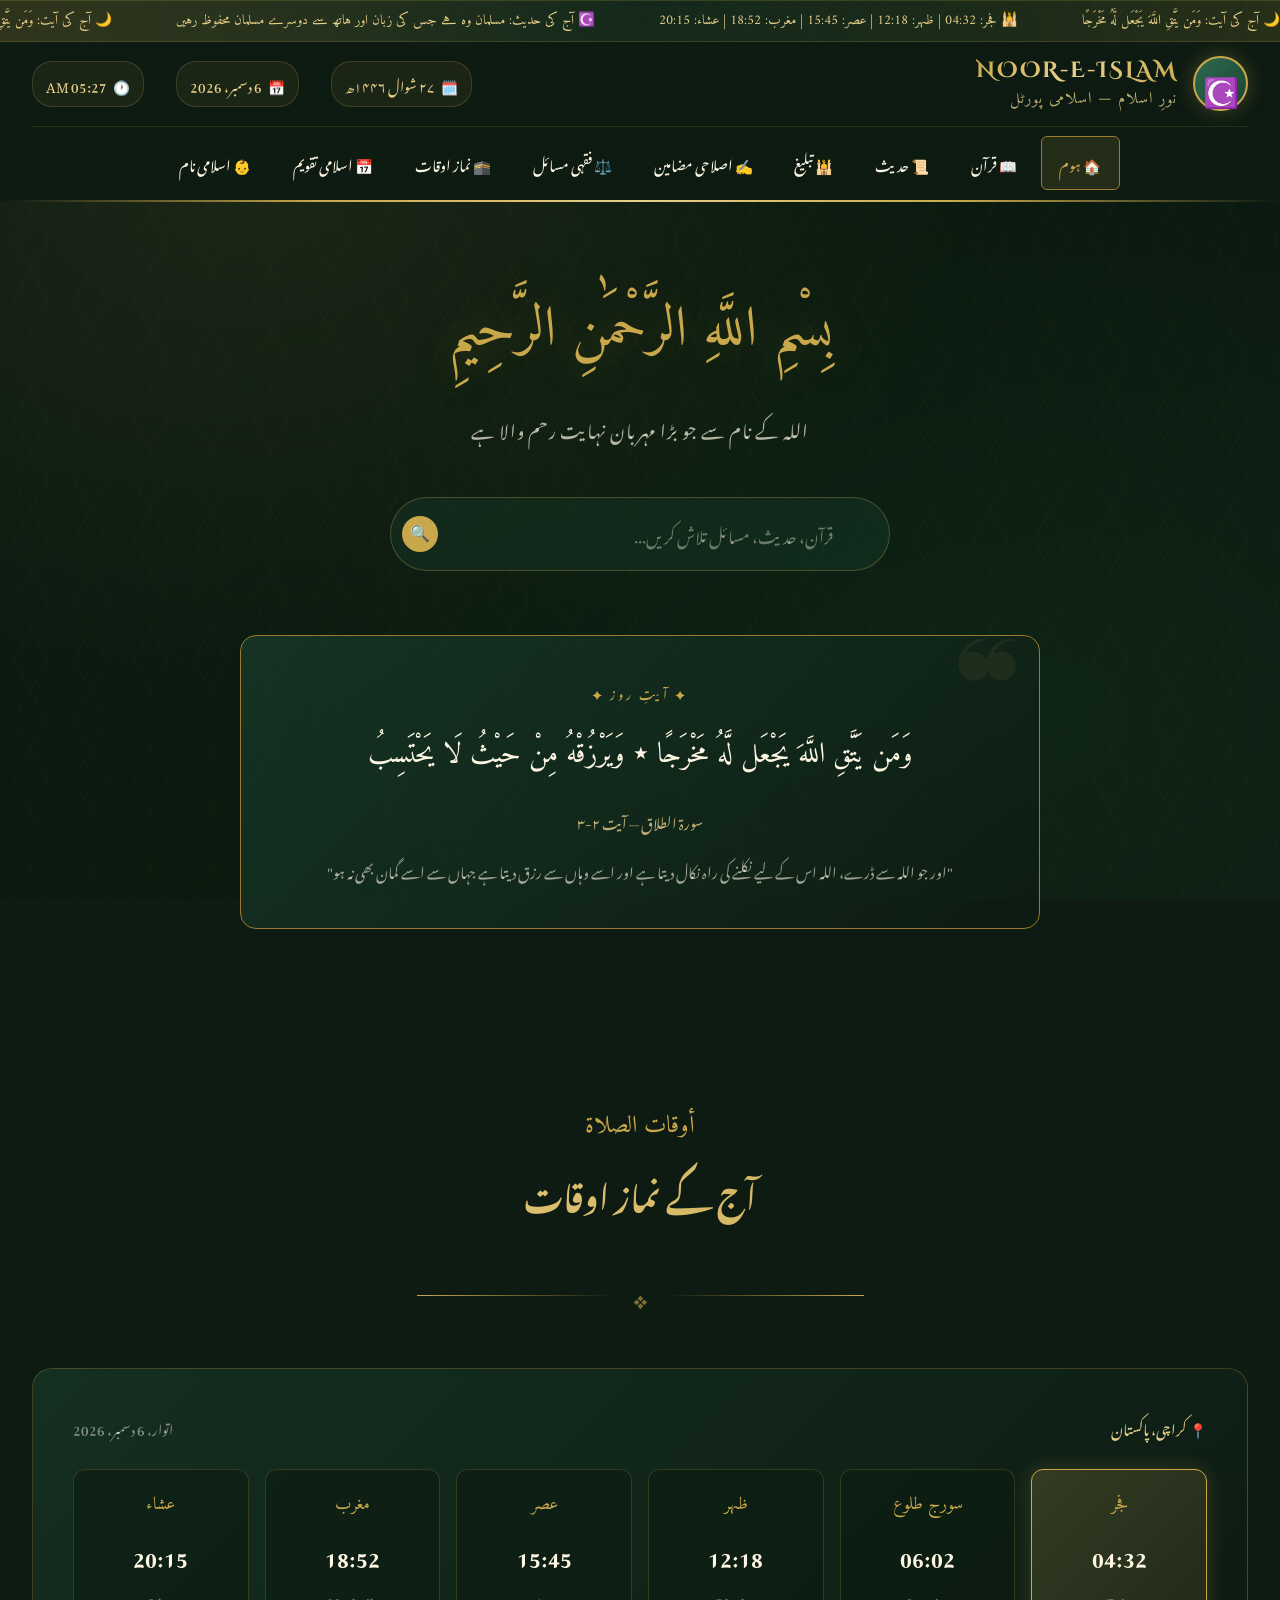
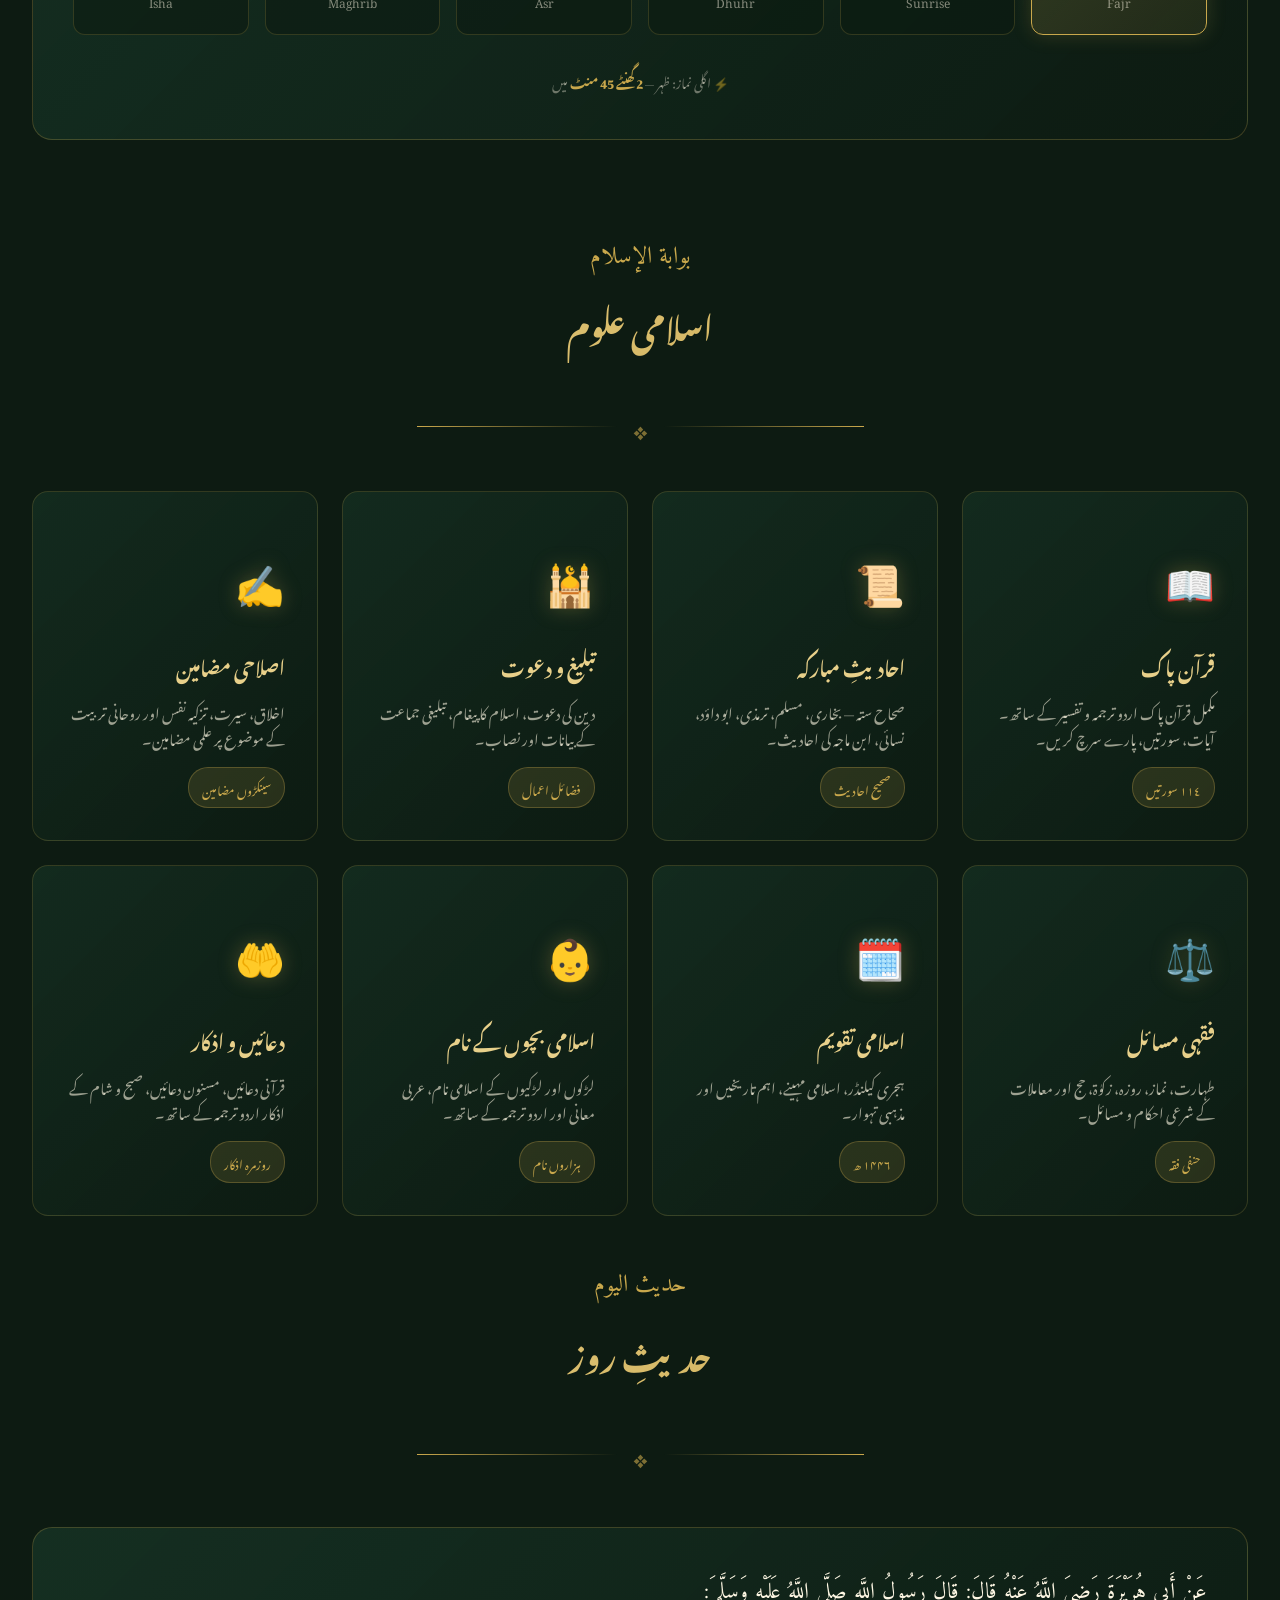
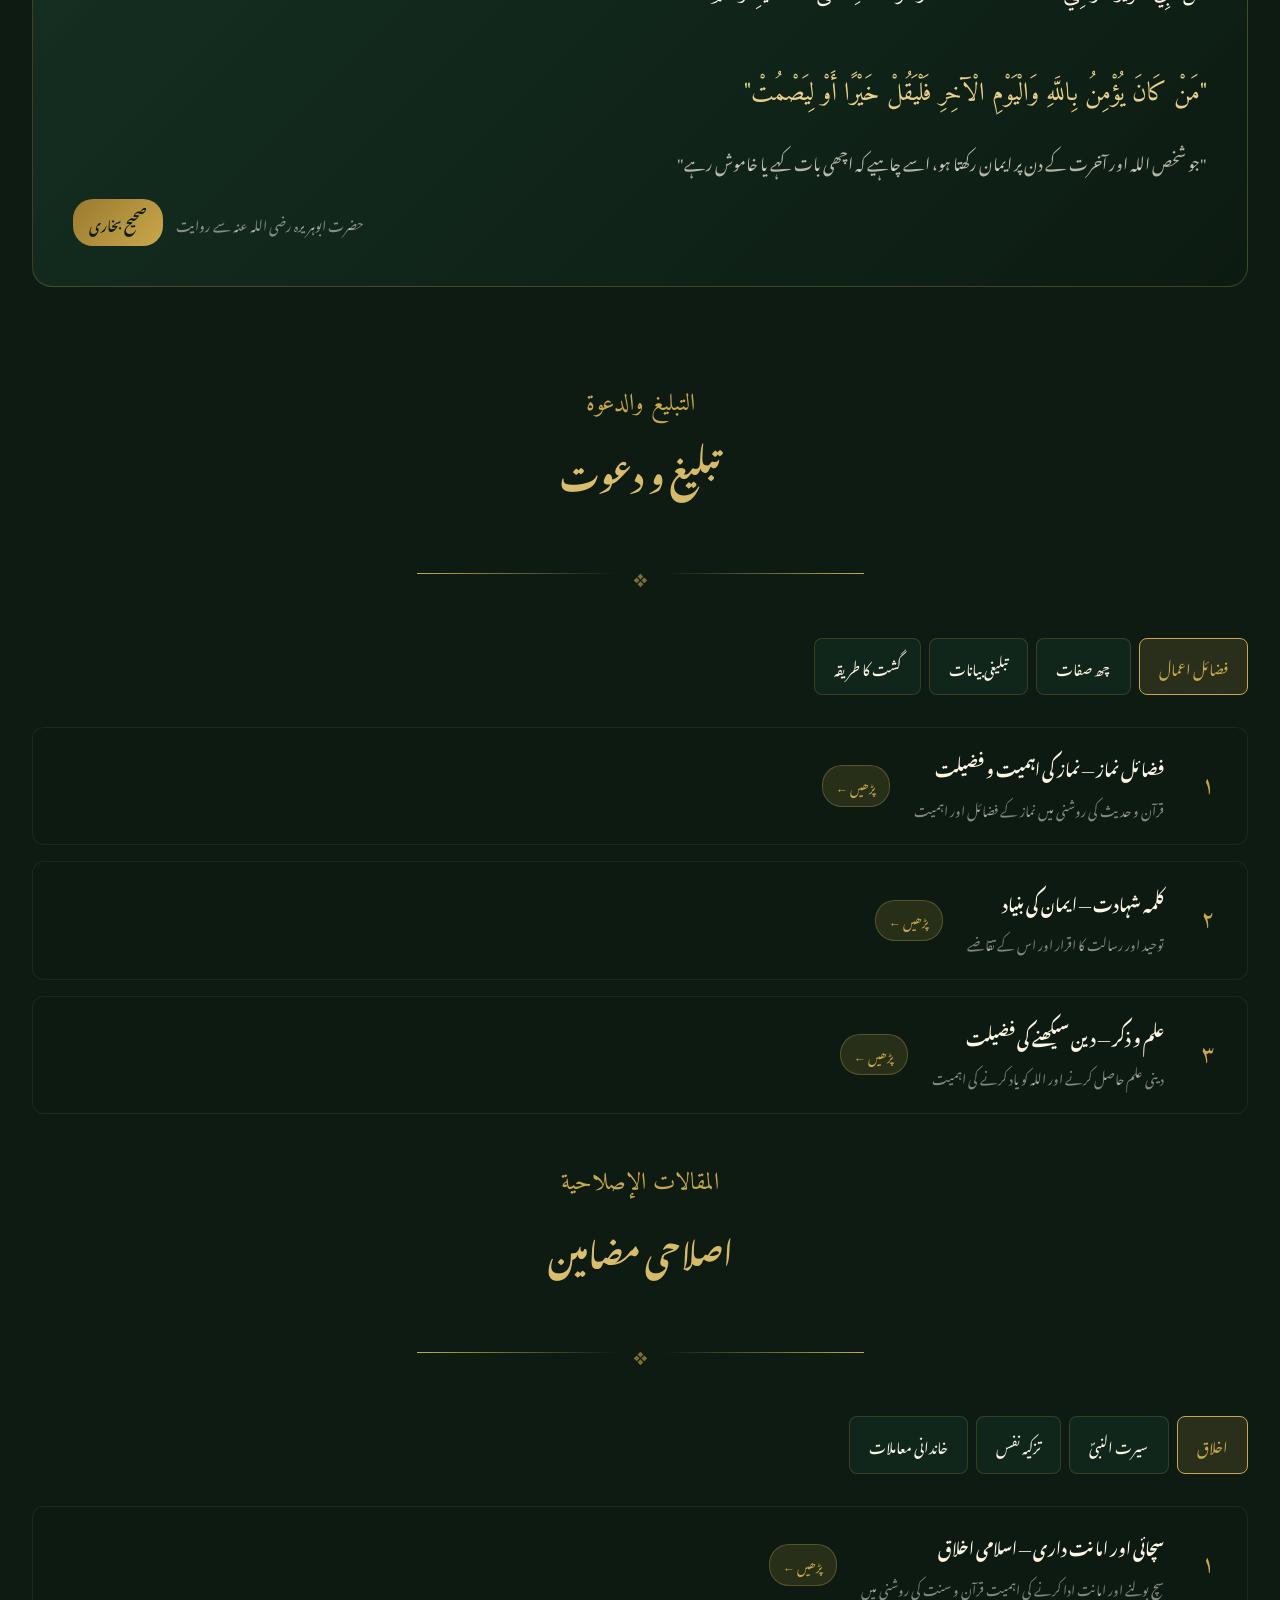
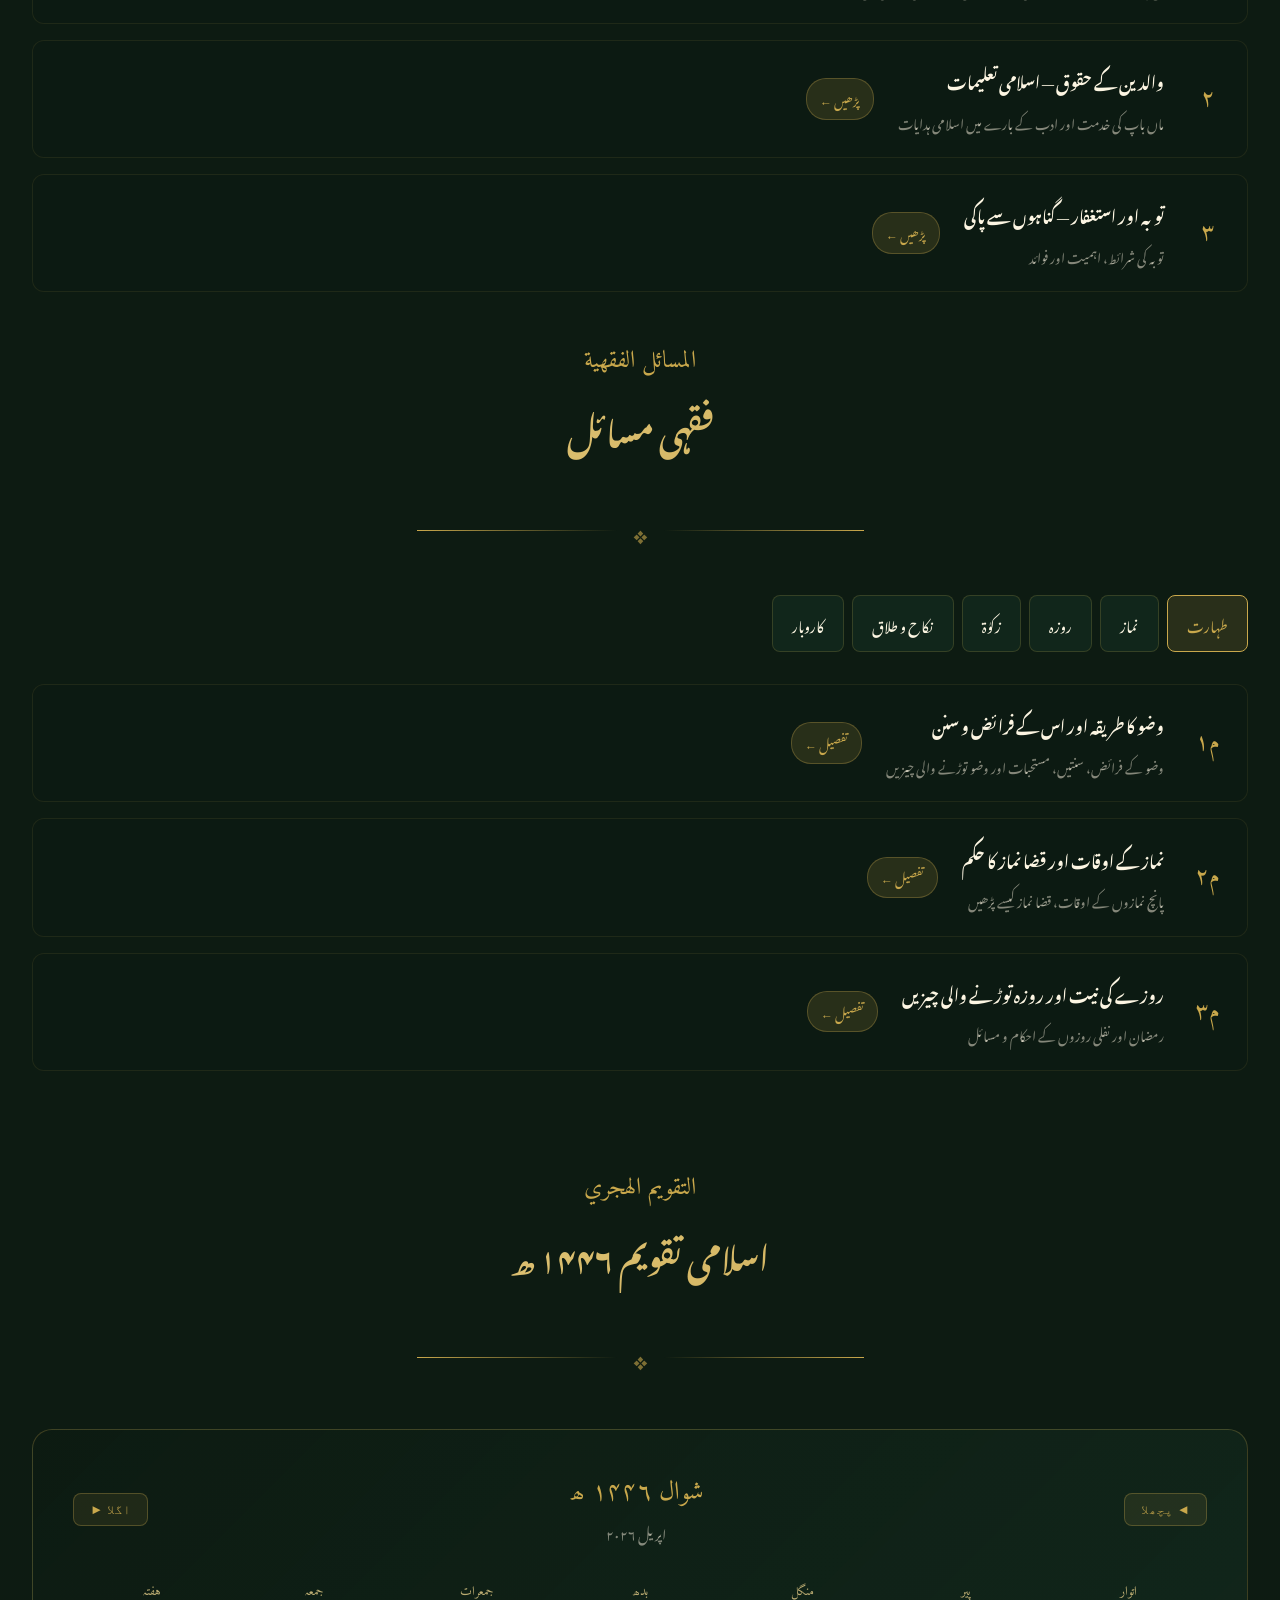
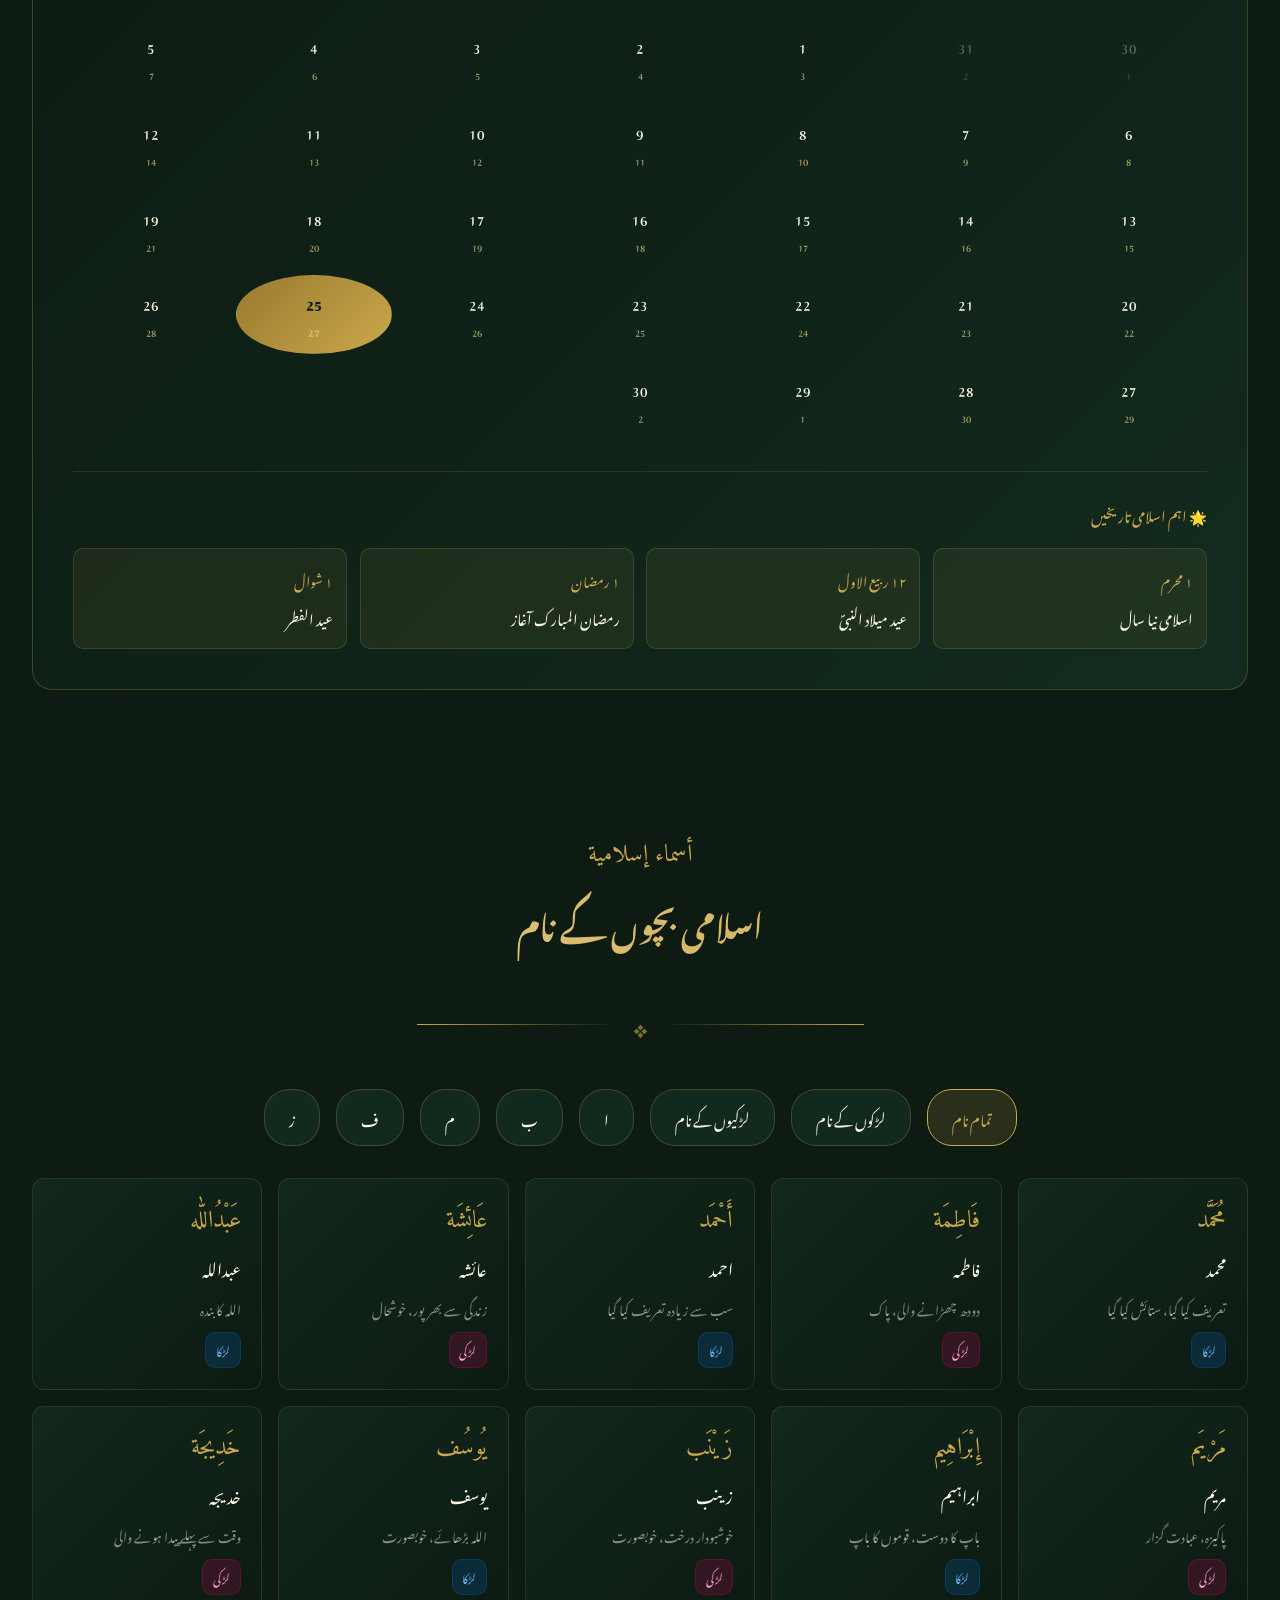
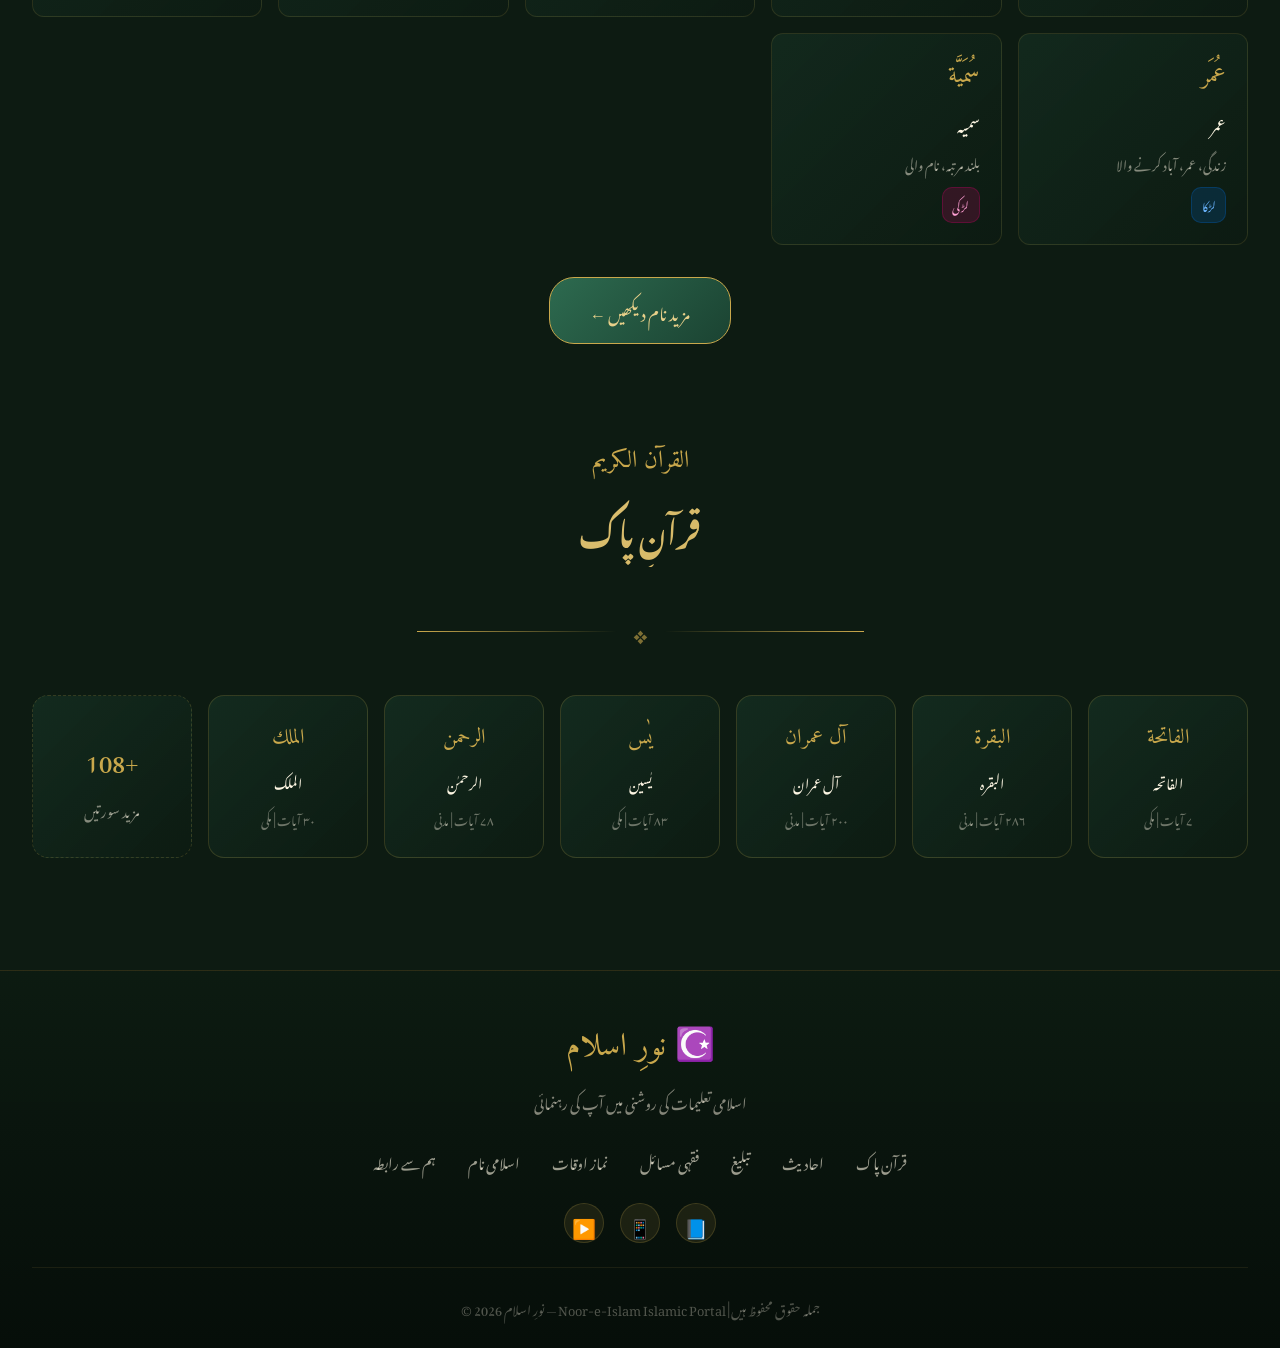
==== index.html @ ba7990bc "Rename islamic-website.html to index.html" ====
<!DOCTYPE html>
<html lang="ur" dir="rtl">
<head>
<meta charset="UTF-8">
<meta name="viewport" content="width=device-width, initial-scale=1.0">
<title>نورِ اسلام - Islamic Portal</title>
<link href="https://fonts.googleapis.com/css2?family=Noto+Nastaliq+Urdu:wght@400;600;700&family=Amiri:ital,wght@0,400;0,700;1,400&family=Cinzel+Decorative:wght@400;700&display=swap" rel="stylesheet">

<style>
  :root {
    --gold: #C9A84C;
    --gold-light: #E8D08A;
    --gold-dark: #9A7A2E;
    --green: #1B4332;
    --green-mid: #2D6A4F;
    --green-light: #40916C;
    --cream: #FDF6E3;
    --dark: #0D1B12;
    --text: #2C1810;
    --white: #FFFEF7;
  }

  * { margin: 0; padding: 0; box-sizing: border-box; }

  body {
    font-family: 'Noto Nastaliq Urdu', 'Amiri', serif;
    background: var(--dark);
    color: var(--cream);
    overflow-x: hidden;
    direction: rtl;
  }

  /* ===== GEOMETRIC BACKGROUND ===== */
  .geo-bg {
    position: fixed; top: 0; left: 0; width: 100%; height: 100%;
    background: 
      radial-gradient(ellipse at 20% 20%, rgba(201,168,76,0.08) 0%, transparent 50%),
      radial-gradient(ellipse at 80% 80%, rgba(29,107,50,0.12) 0%, transparent 50%),
      linear-gradient(135deg, #0D1B12 0%, #0A1A0F 50%, #0D1B12 100%);
    z-index: -2;
  }

  .geo-pattern {
    position: fixed; top: 0; left: 0; width: 100%; height: 100%;
    opacity: 0.04;
    background-image: 
      repeating-linear-gradient(60deg, var(--gold) 0, var(--gold) 1px, transparent 0, transparent 50%),
      repeating-linear-gradient(120deg, var(--gold) 0, var(--gold) 1px, transparent 0, transparent 50%);
    background-size: 60px 60px;
    z-index: -1;
  }

  /* ===== HEADER ===== */
  header {
    background: linear-gradient(180deg, rgba(13,27,18,0.98) 0%, rgba(13,27,18,0.95) 100%);
    border-bottom: 2px solid;
    border-image: linear-gradient(90deg, transparent, var(--gold), var(--gold-light), var(--gold), transparent) 1;
    padding: 0 2rem;
    position: sticky; top: 0; z-index: 1000;
    backdrop-filter: blur(20px);
  }

  .header-top {
    display: flex; align-items: center; justify-content: space-between;
    padding: 0.8rem 0;
    border-bottom: 1px solid rgba(201,168,76,0.15);
  }

  .logo-section {
    display: flex; align-items: center; gap: 1rem;
  }

  .logo-icon {
    width: 55px; height: 55px;
    background: linear-gradient(135deg, var(--green-mid), var(--green));
    border: 2px solid var(--gold);
    border-radius: 50%;
    display: flex; align-items: center; justify-content: center;
    font-size: 1.8rem;
    box-shadow: 0 0 20px rgba(201,168,76,0.3);
    animation: glow 3s ease-in-out infinite;
  }

  @keyframes glow {
    0%, 100% { box-shadow: 0 0 20px rgba(201,168,76,0.3); }
    50% { box-shadow: 0 0 35px rgba(201,168,76,0.6); }
  }

  .logo-text h1 {
    font-family: 'Cinzel Decorative', serif;
    font-size: 1.4rem;
    background: linear-gradient(135deg, var(--gold), var(--gold-light), var(--gold));
    -webkit-background-clip: text; -webkit-text-fill-color: transparent;
    letter-spacing: 2px;
    direction: ltr;
  }

  .logo-text p {
    font-family: 'Amiri', serif;
    font-size: 1rem; color: var(--gold-light); opacity: 0.8;
    letter-spacing: 1px;
  }

  .header-info {
    display: flex; gap: 2rem; align-items: center;
    font-size: 0.85rem; color: var(--gold-light);
  }

  .info-item {
    display: flex; align-items: center; gap: 0.4rem;
    background: rgba(201,168,76,0.08);
    padding: 0.3rem 0.8rem; border-radius: 20px;
    border: 1px solid rgba(201,168,76,0.2);
  }

  /* ===== NAV ===== */
  nav {
    display: flex; justify-content: center; gap: 0.3rem;
    padding: 0.6rem 0; flex-wrap: wrap;
  }

  nav a {
    color: var(--cream); text-decoration: none;
    padding: 0.5rem 1.1rem; border-radius: 6px;
    font-size: 0.9rem; font-family: 'Noto Nastaliq Urdu', serif;
    transition: all 0.3s ease;
    border: 1px solid transparent;
    position: relative; overflow: hidden;
  }

  nav a::before {
    content: ''; position: absolute; inset: 0;
    background: linear-gradient(135deg, rgba(201,168,76,0.15), rgba(201,168,76,0.05));
    opacity: 0; transition: opacity 0.3s;
  }

  nav a:hover { 
    color: var(--gold); border-color: rgba(201,168,76,0.4);
  }
  nav a:hover::before { opacity: 1; }
  nav a.active { color: var(--gold); background: rgba(201,168,76,0.12); border-color: var(--gold-dark); }

  /* ===== HERO ===== */
  .hero {
    text-align: center; padding: 5rem 2rem 4rem;
    position: relative;
  }

  .bismillah {
    font-family: 'Amiri', serif;
    font-size: clamp(2rem, 5vw, 3.5rem);
    color: var(--gold);
    text-shadow: 0 0 40px rgba(201,168,76,0.4);
    margin-bottom: 1.5rem;
    animation: fadeDown 1s ease;
  }

  @keyframes fadeDown {
    from { opacity: 0; transform: translateY(-20px); }
    to { opacity: 1; transform: translateY(0); }
  }

  .hero-tagline {
    font-size: 1.1rem; color: rgba(253,246,227,0.7);
    margin-bottom: 3rem; letter-spacing: 1px;
    animation: fadeDown 1.2s ease;
  }

  /* ===== AYAT OF DAY ===== */
  .ayat-banner {
    max-width: 800px; margin: 0 auto 4rem;
    background: linear-gradient(135deg, rgba(29,67,50,0.6), rgba(13,27,18,0.8));
    border: 1px solid var(--gold-dark);
    border-radius: 16px; padding: 2.5rem;
    position: relative; overflow: hidden;
    animation: fadeDown 1.4s ease;
  }

  .ayat-banner::before {
    content: '❝'; position: absolute; top: -10px; right: 20px;
    font-size: 6rem; color: rgba(201,168,76,0.08);
    font-family: serif; line-height: 1;
  }

  .ayat-label {
    font-size: 0.8rem; color: var(--gold);
    text-transform: uppercase; letter-spacing: 3px;
    margin-bottom: 1rem; direction: ltr; text-align: center;
  }

  .ayat-text {
    font-family: 'Amiri', serif;
    font-size: clamp(1.3rem, 3vw, 1.8rem);
    line-height: 2.2; color: var(--cream);
    text-align: center; margin-bottom: 1rem;
  }

  .ayat-ref {
    text-align: center; color: var(--gold-light);
    font-size: 0.9rem; opacity: 0.8;
  }

  /* ===== SECTION HEADERS ===== */
  .section-title {
    text-align: center; margin-bottom: 2.5rem;
  }

  .section-title .ar {
    font-family: 'Amiri', serif;
    font-size: 1.5rem; color: var(--gold);
    display: block; margin-bottom: 0.3rem;
  }

  .section-title h2 {
    font-size: clamp(1.4rem, 3vw, 2rem);
    background: linear-gradient(135deg, var(--gold-light), var(--gold));
    -webkit-background-clip: text; -webkit-text-fill-color: transparent;
  }

  .divider {
    display: flex; align-items: center; justify-content: center;
    gap: 1rem; margin-bottom: 2.5rem;
  }

  .divider::before, .divider::after {
    content: ''; flex: 1; max-width: 200px;
    height: 1px; background: linear-gradient(90deg, transparent, var(--gold));
  }

  .divider::after { background: linear-gradient(90deg, var(--gold), transparent); }
  .divider span { color: var(--gold); font-size: 1.2rem; }

  /* ===== MAIN GRID ===== */
  .main-section { padding: 3rem 2rem; max-width: 1400px; margin: 0 auto; }

  .cards-grid {
    display: grid;
    grid-template-columns: repeat(auto-fit, minmax(280px, 1fr));
    gap: 1.5rem;
  }

  .card {
    background: linear-gradient(135deg, rgba(29,67,50,0.4), rgba(13,27,18,0.6));
    border: 1px solid rgba(201,168,76,0.2);
    border-radius: 16px; padding: 2rem;
    cursor: pointer; transition: all 0.4s ease;
    position: relative; overflow: hidden;
  }

  .card::before {
    content: ''; position: absolute; top: 0; right: 0;
    width: 100%; height: 3px;
    background: linear-gradient(90deg, transparent, var(--gold), transparent);
    opacity: 0; transition: opacity 0.4s;
  }

  .card:hover {
    transform: translateY(-6px);
    border-color: var(--gold-dark);
    box-shadow: 0 20px 50px rgba(0,0,0,0.4), 0 0 30px rgba(201,168,76,0.1);
  }

  .card:hover::before { opacity: 1; }

  .card-icon {
    font-size: 2.5rem; margin-bottom: 1rem; display: block;
    filter: drop-shadow(0 0 10px rgba(201,168,76,0.3));
  }

  .card h3 {
    font-size: 1.2rem; color: var(--gold-light);
    margin-bottom: 0.7rem;
  }

  .card p { 
    font-size: 0.9rem; color: rgba(253,246,227,0.6); 
    line-height: 1.8;
  }

  .card-badge {
    display: inline-block; margin-top: 1rem;
    background: rgba(201,168,76,0.15);
    color: var(--gold); font-size: 0.75rem;
    padding: 0.3rem 0.8rem; border-radius: 20px;
    border: 1px solid rgba(201,168,76,0.3);
  }

  /* ===== NAMAZ TIMING ===== */
  .namaz-section {
    background: linear-gradient(135deg, rgba(29,67,50,0.5), rgba(13,27,18,0.7));
    border: 1px solid rgba(201,168,76,0.25);
    border-radius: 20px; padding: 2.5rem; margin: 3rem 0;
  }

  .namaz-grid {
    display: grid; grid-template-columns: repeat(auto-fit, minmax(130px, 1fr));
    gap: 1rem; margin-top: 1.5rem;
  }

  .namaz-item {
    text-align: center;
    background: rgba(13,27,18,0.6);
    border: 1px solid rgba(201,168,76,0.2);
    border-radius: 12px; padding: 1.2rem 0.8rem;
    transition: all 0.3s;
  }

  .namaz-item:hover {
    background: rgba(201,168,76,0.1);
    border-color: var(--gold);
    transform: scale(1.05);
  }

  .namaz-item.active-prayer {
    background: linear-gradient(135deg, rgba(201,168,76,0.2), rgba(201,168,76,0.1));
    border-color: var(--gold);
    box-shadow: 0 0 20px rgba(201,168,76,0.2);
  }

  .namaz-name { 
    font-family: 'Amiri', serif;
    font-size: 1.1rem; color: var(--gold); margin-bottom: 0.5rem;
  }

  .namaz-time { font-size: 1.3rem; color: var(--cream); font-weight: 600; direction: ltr; }
  .namaz-label { font-size: 0.75rem; color: rgba(253,246,227,0.5); margin-top: 0.3rem; }

  /* ===== ISLAMIC CALENDAR ===== */
  .calendar-section {
    background: linear-gradient(135deg, rgba(13,27,18,0.8), rgba(29,67,50,0.4));
    border: 1px solid rgba(201,168,76,0.25);
    border-radius: 20px; padding: 2.5rem; margin: 3rem 0;
  }

  .cal-header {
    display: flex; justify-content: space-between; align-items: center;
    margin-bottom: 1.5rem;
  }

  .cal-month {
    font-family: 'Amiri', serif;
    font-size: 1.6rem; color: var(--gold);
  }

  .cal-grid {
    display: grid; grid-template-columns: repeat(7, 1fr); gap: 0.4rem;
  }

  .cal-day-name {
    text-align: center; color: var(--gold-light);
    font-size: 0.8rem; padding: 0.5rem; opacity: 0.8;
    font-family: 'Amiri', serif;
  }

  .cal-day {
    text-align: center; padding: 0.6rem 0.3rem;
    border-radius: 8px; font-size: 0.85rem;
    cursor: pointer; transition: all 0.2s;
    border: 1px solid transparent;
    position: relative;
  }

  .cal-day:hover { background: rgba(201,168,76,0.1); border-color: rgba(201,168,76,0.3); }
  .cal-day.today {
    background: linear-gradient(135deg, var(--gold-dark), var(--gold));
    color: var(--dark); font-weight: 700; border-radius: 50%;
  }

  .cal-day.prev-month { opacity: 0.3; }

  .hijri-date {
    font-size: 0.6rem; color: var(--gold-light); opacity: 0.7;
    display: block; direction: ltr;
  }

  /* ===== BABY NAMES ===== */
  .names-section { margin: 3rem 0; }

  .names-filter {
    display: flex; gap: 1rem; margin-bottom: 2rem;
    flex-wrap: wrap; justify-content: center;
  }

  .filter-btn {
    background: rgba(29,67,50,0.4);
    border: 1px solid rgba(201,168,76,0.25);
    color: var(--cream); padding: 0.6rem 1.5rem;
    border-radius: 25px; cursor: pointer;
    font-family: 'Noto Nastaliq Urdu', serif;
    font-size: 0.9rem; transition: all 0.3s;
  }

  .filter-btn:hover, .filter-btn.active {
    background: rgba(201,168,76,0.15); border-color: var(--gold); color: var(--gold);
  }

  .names-grid {
    display: grid; grid-template-columns: repeat(auto-fill, minmax(200px, 1fr));
    gap: 1rem;
  }

  .name-card {
    background: linear-gradient(135deg, rgba(29,67,50,0.35), rgba(13,27,18,0.5));
    border: 1px solid rgba(201,168,76,0.15);
    border-radius: 12px; padding: 1.3rem;
    transition: all 0.3s; cursor: pointer;
  }

  .name-card:hover {
    border-color: var(--gold); transform: translateY(-3px);
    box-shadow: 0 10px 30px rgba(0,0,0,0.3);
  }

  .name-arabic {
    font-family: 'Amiri', serif;
    font-size: 1.5rem; color: var(--gold); margin-bottom: 0.3rem;
  }

  .name-urdu { font-size: 1rem; color: var(--cream); margin-bottom: 0.3rem; }
  .name-meaning { font-size: 0.8rem; color: rgba(253,246,227,0.5); }
  .name-gender {
    display: inline-block; font-size: 0.7rem; margin-top: 0.5rem;
    padding: 0.2rem 0.6rem; border-radius: 10px;
  }
  .male { background: rgba(0,100,200,0.2); color: #6BB5FF; border: 1px solid rgba(0,100,200,0.3); }
  .female { background: rgba(200,0,100,0.2); color: #FF9FD3; border: 1px solid rgba(200,0,100,0.3); }

  /* ===== HADEES ===== */
  .hadees-card {
    background: linear-gradient(135deg, rgba(29,67,50,0.5), rgba(13,27,18,0.7));
    border: 1px solid rgba(201,168,76,0.25);
    border-radius: 20px; padding: 2.5rem; margin: 3rem 0;
    position: relative;
  }

  .hadees-text {
    font-family: 'Amiri', serif;
    font-size: clamp(1.1rem, 2.5vw, 1.4rem);
    line-height: 2.2; color: var(--cream);
    margin-bottom: 1.5rem; text-align: right;
  }

  .hadees-source {
    display: flex; align-items: center; gap: 0.8rem;
    justify-content: flex-end;
  }

  .source-badge {
    background: linear-gradient(135deg, var(--gold-dark), var(--gold));
    color: var(--dark); padding: 0.4rem 1rem;
    border-radius: 20px; font-size: 0.85rem; font-weight: 600;
  }

  /* ===== CONTENT SECTIONS ===== */
  .content-tabs {
    display: flex; gap: 0.5rem; margin-bottom: 2rem; flex-wrap: wrap;
  }

  .tab-btn {
    background: rgba(29,67,50,0.3);
    border: 1px solid rgba(201,168,76,0.2);
    color: var(--cream); padding: 0.6rem 1.2rem;
    border-radius: 8px; cursor: pointer;
    font-family: 'Noto Nastaliq Urdu', serif;
    font-size: 0.9rem; transition: all 0.3s;
  }

  .tab-btn.active, .tab-btn:hover {
    background: rgba(201,168,76,0.15); border-color: var(--gold); color: var(--gold);
  }

  .article-list { display: flex; flex-direction: column; gap: 1rem; }

  .article-item {
    display: flex; gap: 1.5rem; align-items: center;
    background: rgba(13,27,18,0.5);
    border: 1px solid rgba(201,168,76,0.1);
    border-radius: 12px; padding: 1.2rem;
    cursor: pointer; transition: all 0.3s;
  }

  .article-item:hover { border-color: rgba(201,168,76,0.4); background: rgba(29,67,50,0.4); }

  .article-num {
    font-family: 'Amiri', serif;
    font-size: 1.5rem; color: var(--gold); min-width: 40px; text-align: center;
  }

  .article-info h4 { color: var(--cream); font-size: 1rem; margin-bottom: 0.3rem; }
  .article-info p { font-size: 0.82rem; color: rgba(253,246,227,0.5); }

  /* ===== FOOTER ===== */
  footer {
    background: linear-gradient(180deg, rgba(13,27,18,0.95), rgba(6,14,9,1));
    border-top: 1px solid rgba(201,168,76,0.2);
    padding: 3rem 2rem 1.5rem; margin-top: 4rem;
    text-align: center;
  }

  .footer-logo {
    font-family: 'Amiri', serif;
    font-size: 2rem; color: var(--gold); margin-bottom: 0.5rem;
  }

  .footer-links {
    display: flex; justify-content: center; gap: 2rem;
    flex-wrap: wrap; margin: 1.5rem 0;
  }

  .footer-links a { color: rgba(253,246,227,0.6); text-decoration: none; font-size: 0.9rem; transition: color 0.3s; }
  .footer-links a:hover { color: var(--gold); }

  .footer-copy {
    color: rgba(253,246,227,0.3); font-size: 0.8rem; direction: ltr;
    margin-top: 1.5rem; padding-top: 1.5rem;
    border-top: 1px solid rgba(201,168,76,0.1);
  }

  /* ===== SEARCH BAR ===== */
  .search-bar {
    max-width: 500px; margin: 0 auto 4rem;
    position: relative;
  }

  .search-bar input {
    width: 100%; padding: 1rem 3.5rem 1rem 1.5rem;
    background: rgba(29,67,50,0.3);
    border: 1px solid rgba(201,168,76,0.3);
    border-radius: 50px; color: var(--cream);
    font-family: 'Noto Nastaliq Urdu', serif; font-size: 1rem;
    outline: none; transition: all 0.3s;
    direction: rtl;
  }

  .search-bar input:focus { border-color: var(--gold); box-shadow: 0 0 20px rgba(201,168,76,0.15); }
  .search-bar input::placeholder { color: rgba(253,246,227,0.4); }

  .search-btn {
    position: absolute; left: 12px; top: 50%; transform: translateY(-50%);
    background: var(--gold); border: none; border-radius: 50%;
    width: 36px; height: 36px; cursor: pointer;
    font-size: 1rem; display: flex; align-items: center; justify-content: center;
  }

  /* ===== RESPONSIVE ===== */
  @media (max-width: 768px) {
    .header-info { display: none; }
    .cards-grid { grid-template-columns: 1fr 1fr; }
    .namaz-grid { grid-template-columns: repeat(3, 1fr); }
    .logo-text h1 { font-size: 1rem; }
    nav { gap: 0.2rem; }
    nav a { padding: 0.4rem 0.7rem; font-size: 0.82rem; }
  }

  @media (max-width: 480px) {
    .cards-grid { grid-template-columns: 1fr; }
    .namaz-grid { grid-template-columns: repeat(2, 1fr); }
  }

  /* ===== SCROLL ANIMATIONS ===== */
  .fade-in { opacity: 0; transform: translateY(30px); transition: all 0.7s ease; }
  .fade-in.visible { opacity: 1; transform: translateY(0); }

  /* ===== ORNAMENT ===== */
  .ornament { color: var(--gold); font-size: 1.5rem; opacity: 0.6; }

  /* ===== TICKER ===== */
  .ticker {
    background: linear-gradient(90deg, rgba(201,168,76,0.15), rgba(29,67,50,0.3), rgba(201,168,76,0.15));
    border-top: 1px solid rgba(201,168,76,0.2);
    border-bottom: 1px solid rgba(201,168,76,0.2);
    padding: 0.5rem 0; overflow: hidden;
  }

  .ticker-inner {
    display: flex; gap: 4rem; animation: ticker 30s linear infinite;
    white-space: nowrap; font-size: 0.85rem; color: var(--gold-light);
    font-family: 'Amiri', serif;
  }

  @keyframes ticker {
    from { transform: translateX(-50%); }
    to { transform: translateX(0%); }
  }
</style>
</head>
<body>

<div class="geo-bg"></div>
<div class="geo-pattern"></div>

<!-- TICKER -->
<div class="ticker">
  <div class="ticker-inner">
    <span>🌙 آج کی آیت: وَمَن يَتَّقِ اللَّهَ يَجْعَل لَّهُ مَخْرَجًا</span>
    <span>🕌 فجر: 04:32 | ظہر: 12:18 | عصر: 15:45 | مغرب: 18:52 | عشاء: 20:15</span>
    <span>☪️ آج کی حدیث: مسلمان وہ ہے جس کی زبان اور ہاتھ سے دوسرے مسلمان محفوظ رہیں</span>
    <span>🌙 آج کی آیت: وَمَن يَتَّقِ اللَّهَ يَجْعَل لَّهُ مَخْرَجًا</span>
    <span>🕌 فجر: 04:32 | ظہر: 12:18 | عصر: 15:45 | مغرب: 18:52 | عشاء: 20:15</span>
    <span>☪️ آج کی حدیث: مسلمان وہ ہے جس کی زبان اور ہاتھ سے دوسرے مسلمان محفوظ رہیں</span>
  </div>
</div>

<!-- HEADER -->
<header>
  <div class="header-top">
    <div class="logo-section">
      <div class="logo-icon">☪️</div>
      <div class="logo-text">
        <h1>NOOR-E-ISLAM</h1>
        <p>نورِ اسلام — اسلامی پورٹل</p>
      </div>
    </div>
    <div class="header-info">
      <div class="info-item">🗓️ <span id="hijri-today">۲۷ شوال ۱۴۴۶ھ</span></div>
      <div class="info-item">📅 <span id="gregorian-today"></span></div>
      <div class="info-item">🕐 <span id="current-time"></span></div>
    </div>
  </div>
  <nav>
    <a href="#" class="active">🏠 ہوم</a>
    <a href="#quran">📖 قرآن</a>
    <a href="#hadees">📜 حدیث</a>
    <a href="#tabligh">🕌 تبلیغ</a>
    <a href="#islahi">✍️ اصلاحی مضامین</a>
    <a href="#fiqh">⚖️ فقہی مسائل</a>
    <a href="#namaz">🕋 نماز اوقات</a>
    <a href="#calendar">📅 اسلامی تقویم</a>
    <a href="#names">👶 اسلامی نام</a>
  </nav>
</header>

<!-- HERO -->
<section class="hero">
  <div class="bismillah">بِسْمِ اللَّهِ الرَّحْمَٰنِ الرَّحِيمِ</div>
  <p class="hero-tagline">اللہ کے نام سے جو بڑا مہربان نہایت رحم والا ہے</p>
  
  <div class="search-bar">
    <input type="text" placeholder="قرآن، حدیث، مسائل تلاش کریں...">
    <button class="search-btn">🔍</button>
  </div>

  <!-- AYAT OF DAY -->
  <div class="ayat-banner">
    <div class="ayat-label">✦ آیتِ روز ✦</div>
    <div class="ayat-text">
      وَمَن يَتَّقِ اللَّهَ يَجْعَل لَّهُ مَخْرَجًا ٭ وَيَرْزُقْهُ مِنْ حَيْثُ لَا يَحْتَسِبُ
    </div>
    <div class="ayat-ref">سورۃ الطلاق — آیت ۲-۳</div>
    <div style="text-align:center; margin-top:0.8rem; color:rgba(253,246,227,0.6); font-size:0.9rem;">
      "اور جو اللہ سے ڈرے، اللہ اس کے لیے نکلنے کی راہ نکال دیتا ہے اور اسے وہاں سے رزق دیتا ہے جہاں سے اسے گمان بھی نہ ہو"
    </div>
  </div>
</section>

<!-- NAMAZ TIMING -->
<section id="namaz" class="main-section">
  <div class="section-title fade-in">
    <span class="ar">أوقات الصلاة</span>
    <h2>آج کے نماز اوقات</h2>
  </div>
  <div class="divider"><span class="ornament">❖</span></div>

  <div class="namaz-section">
    <div style="display:flex; justify-content:space-between; align-items:center; margin-bottom:1rem; flex-wrap:wrap; gap:1rem;">
      <div style="color:var(--gold-light); font-size:0.9rem;">📍 کراچی، پاکستان</div>
      <div style="color:rgba(253,246,227,0.5); font-size:0.85rem;" id="namaz-date"></div>
    </div>
    <div class="namaz-grid">
      <div class="namaz-item active-prayer">
        <div class="namaz-name">فجر</div>
        <div class="namaz-time">04:32</div>
        <div class="namaz-label">Fajr</div>
      </div>
      <div class="namaz-item">
        <div class="namaz-name">سورج طلوع</div>
        <div class="namaz-time">06:02</div>
        <div class="namaz-label">Sunrise</div>
      </div>
      <div class="namaz-item">
        <div class="namaz-name">ظہر</div>
        <div class="namaz-time">12:18</div>
        <div class="namaz-label">Dhuhr</div>
      </div>
      <div class="namaz-item">
        <div class="namaz-name">عصر</div>
        <div class="namaz-time">15:45</div>
        <div class="namaz-label">Asr</div>
      </div>
      <div class="namaz-item">
        <div class="namaz-name">مغرب</div>
        <div class="namaz-time">18:52</div>
        <div class="namaz-label">Maghrib</div>
      </div>
      <div class="namaz-item">
        <div class="namaz-name">عشاء</div>
        <div class="namaz-time">20:15</div>
        <div class="namaz-label">Isha</div>
      </div>
    </div>
    <div style="text-align:center; margin-top:1.5rem;">
      <span style="font-size:0.8rem; color:rgba(253,246,227,0.4);">⚡ اگلی نماز: ظہر — <strong style="color:var(--gold)">2 گھنٹے 45 منٹ</strong> میں</span>
    </div>
  </div>
</section>

<!-- MAIN FEATURE CARDS -->
<section class="main-section" style="padding-top:0;">
  <div class="section-title fade-in">
    <span class="ar">بوابة الإسلام</span>
    <h2>اسلامی علوم</h2>
  </div>
  <div class="divider"><span class="ornament">❖</span></div>

  <div class="cards-grid">
    <!-- QURAN -->
    <div class="card fade-in" id="quran" onclick="showSection('quran-content')">
      <span class="card-icon">📖</span>
      <h3>قرآن پاک</h3>
      <p>مکمل قرآن پاک اردو ترجمہ و تفسیر کے ساتھ۔ آیات، سورتیں، پارے سرچ کریں۔</p>
      <div class="card-badge">١١٤ سورتیں</div>
    </div>

    <!-- HADEES -->
    <div class="card fade-in" id="hadees" onclick="showSection('hadees-content')">
      <span class="card-icon">📜</span>
      <h3>احادیثِ مبارکہ</h3>
      <p>صحاح ستہ — بخاری، مسلم، ترمذی، ابو داؤد، نسائی، ابن ماجہ کی احادیث۔</p>
      <div class="card-badge">صحیح احادیث</div>
    </div>

    <!-- TABLIGH -->
    <div class="card fade-in" id="tabligh" onclick="showSection('tabligh-content')">
      <span class="card-icon">🕌</span>
      <h3>تبلیغ و دعوت</h3>
      <p>دین کی دعوت، اسلام کا پیغام، تبلیغی جماعت کے بیانات اور نصاب۔</p>
      <div class="card-badge">فضائل اعمال</div>
    </div>

    <!-- ISLAHI -->
    <div class="card fade-in" id="islahi" onclick="showSection('islahi-content')">
      <span class="card-icon">✍️</span>
      <h3>اصلاحی مضامین</h3>
      <p>اخلاق، سیرت، تزکیہ نفس اور روحانی تربیت کے موضوع پر علمی مضامین۔</p>
      <div class="card-badge">سینکڑوں مضامین</div>
    </div>

    <!-- FIQH -->
    <div class="card fade-in" id="fiqh" onclick="showSection('fiqh-content')">
      <span class="card-icon">⚖️</span>
      <h3>فقہی مسائل</h3>
      <p>طہارت، نماز، روزہ، زکوٰۃ، حج اور معاملات کے شرعی احکام و مسائل۔</p>
      <div class="card-badge">حنفی فقہ</div>
    </div>

    <!-- CALENDAR -->
    <div class="card fade-in" id="calendar-card" onclick="showSection('calendar-content')">
      <span class="card-icon">🗓️</span>
      <h3>اسلامی تقویم</h3>
      <p>ہجری کیلنڈر، اسلامی مہینے، اہم تاریخیں اور مذہبی تہوار۔</p>
      <div class="card-badge">١۴۴۶ ھ</div>
    </div>

    <!-- NAMES -->
    <div class="card fade-in" onclick="showSection('names-content')">
      <span class="card-icon">👶</span>
      <h3>اسلامی بچوں کے نام</h3>
      <p>لڑکوں اور لڑکیوں کے اسلامی نام، عربی معانی اور اردو ترجمہ کے ساتھ۔</p>
      <div class="card-badge">ہزاروں نام</div>
    </div>

    <!-- DUAS -->
    <div class="card fade-in">
      <span class="card-icon">🤲</span>
      <h3>دعائیں و اذکار</h3>
      <p>قرآنی دعائیں، مسنون دعائیں، صبح و شام کے اذکار اردو ترجمہ کے ساتھ۔</p>
      <div class="card-badge">روزمرہ اذکار</div>
    </div>
  </div>
</section>

<!-- HADEES OF DAY -->
<section class="main-section" style="padding-top:0;">
  <div class="section-title fade-in">
    <span class="ar">حديث اليوم</span>
    <h2>حدیثِ روز</h2>
  </div>
  <div class="divider"><span class="ornament">❖</span></div>

  <div class="hadees-card fade-in">
    <div class="hadees-text">
      عَنْ أَبِي هُرَيْرَةَ رَضِيَ اللَّهُ عَنْهُ قَالَ: قَالَ رَسُولُ اللَّهِ صَلَّى اللَّهُ عَلَيْهِ وَسَلَّمَ:<br><br>
      <span style="font-size:1.6rem; color:var(--gold-light);">
        "مَنْ كَانَ يُؤْمِنُ بِاللَّهِ وَالْيَوْمِ الْآخِرِ فَلْيَقُلْ خَيْرًا أَوْ لِيَصْمُتْ"
      </span>
    </div>
    <div style="text-align:right; color:rgba(253,246,227,0.7); font-size:1rem; margin-bottom:1.5rem; line-height:1.8;">
      "جو شخص اللہ اور آخرت کے دن پر ایمان رکھتا ہو، اسے چاہیے کہ اچھی بات کہے یا خاموش رہے"
    </div>
    <div class="hadees-source">
      <span style="color:rgba(253,246,227,0.5); font-size:0.85rem;">حضرت ابوہریرہ رضی اللہ عنہ سے روایت</span>
      <span class="source-badge">صحیح بخاری</span>
    </div>
  </div>
</section>

<!-- CONTENT SECTIONS -->
<section class="main-section" style="padding-top:0;">
  
  <!-- TABLIGH CONTENT -->
  <div id="tabligh-content" style="margin-bottom:3rem;">
    <div class="section-title fade-in">
      <span class="ar">التبليغ والدعوة</span>
      <h2>تبلیغ و دعوت</h2>
    </div>
    <div class="divider"><span class="ornament">❖</span></div>
    
    <div class="content-tabs">
      <button class="tab-btn active">فضائل اعمال</button>
      <button class="tab-btn">چھ صفات</button>
      <button class="tab-btn">تبلیغی بیانات</button>
      <button class="tab-btn">گشت کا طریقہ</button>
    </div>

    <div class="article-list">
      <div class="article-item">
        <div class="article-num">۱</div>
        <div class="article-info">
          <h4>فضائل نماز — نماز کی اہمیت و فضیلت</h4>
          <p>قرآن و حدیث کی روشنی میں نماز کے فضائل اور اہمیت</p>
        </div>
        <div class="card-badge" style="margin:0; white-space:nowrap;">پڑھیں ←</div>
      </div>
      <div class="article-item">
        <div class="article-num">۲</div>
        <div class="article-info">
          <h4>کلمہ شہادت — ایمان کی بنیاد</h4>
          <p>توحید اور رسالت کا اقرار اور اس کے تقاضے</p>
        </div>
        <div class="card-badge" style="margin:0; white-space:nowrap;">پڑھیں ←</div>
      </div>
      <div class="article-item">
        <div class="article-num">۳</div>
        <div class="article-info">
          <h4>علم و ذکر — دین سیکھنے کی فضیلت</h4>
          <p>دینی علم حاصل کرنے اور اللہ کو یاد کرنے کی اہمیت</p>
        </div>
        <div class="card-badge" style="margin:0; white-space:nowrap;">پڑھیں ←</div>
      </div>
    </div>
  </div>

  <!-- ISLAHI CONTENT -->
  <div id="islahi-content" style="margin-bottom:3rem;">
    <div class="section-title fade-in">
      <span class="ar">المقالات الإصلاحية</span>
      <h2>اصلاحی مضامین</h2>
    </div>
    <div class="divider"><span class="ornament">❖</span></div>

    <div class="content-tabs">
      <button class="tab-btn active">اخلاق</button>
      <button class="tab-btn">سیرت النبیؐ</button>
      <button class="tab-btn">تزکیہ نفس</button>
      <button class="tab-btn">خاندانی معاملات</button>
    </div>

    <div class="article-list">
      <div class="article-item">
        <div class="article-num">۱</div>
        <div class="article-info">
          <h4>سچائی اور امانت داری — اسلامی اخلاق</h4>
          <p>سچ بولنے اور امانت ادا کرنے کی اہمیت قرآن و سنت کی روشنی میں</p>
        </div>
        <div class="card-badge" style="margin:0; white-space:nowrap;">پڑھیں ←</div>
      </div>
      <div class="article-item">
        <div class="article-num">۲</div>
        <div class="article-info">
          <h4>والدین کے حقوق — اسلامی تعلیمات</h4>
          <p>ماں باپ کی خدمت اور ادب کے بارے میں اسلامی ہدایات</p>
        </div>
        <div class="card-badge" style="margin:0; white-space:nowrap;">پڑھیں ←</div>
      </div>
      <div class="article-item">
        <div class="article-num">۳</div>
        <div class="article-info">
          <h4>توبہ اور استغفار — گناہوں سے پاکی</h4>
          <p>توبہ کی شرائط، اہمیت اور فوائد</p>
        </div>
        <div class="card-badge" style="margin:0; white-space:nowrap;">پڑھیں ←</div>
      </div>
    </div>
  </div>

  <!-- FIQH CONTENT -->
  <div id="fiqh-content" style="margin-bottom:3rem;">
    <div class="section-title fade-in">
      <span class="ar">المسائل الفقهية</span>
      <h2>فقہی مسائل</h2>
    </div>
    <div class="divider"><span class="ornament">❖</span></div>

    <div class="content-tabs">
      <button class="tab-btn active">طہارت</button>
      <button class="tab-btn">نماز</button>
      <button class="tab-btn">روزہ</button>
      <button class="tab-btn">زکوٰۃ</button>
      <button class="tab-btn">نکاح و طلاق</button>
      <button class="tab-btn">کاروبار</button>
    </div>

    <div class="article-list">
      <div class="article-item">
        <div class="article-num">م۱</div>
        <div class="article-info">
          <h4>وضو کا طریقہ اور اس کے فرائض و سنن</h4>
          <p>وضو کے فرائض، سنتیں، مستحبات اور وضو توڑنے والی چیزیں</p>
        </div>
        <div class="card-badge" style="margin:0; white-space:nowrap;">تفصیل ←</div>
      </div>
      <div class="article-item">
        <div class="article-num">م۲</div>
        <div class="article-info">
          <h4>نماز کے اوقات اور قضا نماز کا حکم</h4>
          <p>پانچ نمازوں کے اوقات، قضا نماز کیسے پڑھیں</p>
        </div>
        <div class="card-badge" style="margin:0; white-space:nowrap;">تفصیل ←</div>
      </div>
      <div class="article-item">
        <div class="article-num">م۳</div>
        <div class="article-info">
          <h4>روزے کی نیت اور روزہ توڑنے والی چیزیں</h4>
          <p>رمضان اور نفلی روزوں کے احکام و مسائل</p>
        </div>
        <div class="card-badge" style="margin:0; white-space:nowrap;">تفصیل ←</div>
      </div>
    </div>
  </div>
</section>

<!-- ISLAMIC CALENDAR -->
<section id="calendar" class="main-section" style="padding-top:0;">
  <div class="section-title fade-in">
    <span class="ar">التقويم الهجري</span>
    <h2>اسلامی تقویم ١۴۴۶ ھ</h2>
  </div>
  <div class="divider"><span class="ornament">❖</span></div>

  <div class="calendar-section fade-in">
    <div class="cal-header">
      <button style="background:rgba(201,168,76,0.1); border:1px solid rgba(201,168,76,0.3); color:var(--gold); padding:0.5rem 1rem; border-radius:8px; cursor:pointer;">◄ پچھلا</button>
      <div>
        <div class="cal-month">شوال ١۴۴۶ ھ</div>
        <div style="text-align:center; color:rgba(253,246,227,0.5); font-size:0.85rem;">اپریل ۲۰۲۶</div>
      </div>
      <button style="background:rgba(201,168,76,0.1); border:1px solid rgba(201,168,76,0.3); color:var(--gold); padding:0.5rem 1rem; border-radius:8px; cursor:pointer;">اگلا ►</button>
    </div>

    <div class="cal-grid">
      <div class="cal-day-name">اتوار</div>
      <div class="cal-day-name">پیر</div>
      <div class="cal-day-name">منگل</div>
      <div class="cal-day-name">بدھ</div>
      <div class="cal-day-name">جمعرات</div>
      <div class="cal-day-name">جمعہ</div>
      <div class="cal-day-name">ہفتہ</div>

      <div class="cal-day prev-month">30<span class="hijri-date">1</span></div>
      <div class="cal-day prev-month">31<span class="hijri-date">2</span></div>
      <div class="cal-day">1<span class="hijri-date">3</span></div>
      <div class="cal-day">2<span class="hijri-date">4</span></div>
      <div class="cal-day">3<span class="hijri-date">5</span></div>
      <div class="cal-day">4<span class="hijri-date">6</span></div>
      <div class="cal-day">5<span class="hijri-date">7</span></div>

      <div class="cal-day">6<span class="hijri-date">8</span></div>
      <div class="cal-day">7<span class="hijri-date">9</span></div>
      <div class="cal-day">8<span class="hijri-date">10</span></div>
      <div class="cal-day">9<span class="hijri-date">11</span></div>
      <div class="cal-day">10<span class="hijri-date">12</span></div>
      <div class="cal-day">11<span class="hijri-date">13</span></div>
      <div class="cal-day">12<span class="hijri-date">14</span></div>

      <div class="cal-day">13<span class="hijri-date">15</span></div>
      <div class="cal-day">14<span class="hijri-date">16</span></div>
      <div class="cal-day">15<span class="hijri-date">17</span></div>
      <div class="cal-day">16<span class="hijri-date">18</span></div>
      <div class="cal-day">17<span class="hijri-date">19</span></div>
      <div class="cal-day">18<span class="hijri-date">20</span></div>
      <div class="cal-day">19<span class="hijri-date">21</span></div>

      <div class="cal-day">20<span class="hijri-date">22</span></div>
      <div class="cal-day">21<span class="hijri-date">23</span></div>
      <div class="cal-day">22<span class="hijri-date">24</span></div>
      <div class="cal-day">23<span class="hijri-date">25</span></div>
      <div class="cal-day">24<span class="hijri-date">26</span></div>
      <div class="cal-day today">25<span class="hijri-date">27</span></div>
      <div class="cal-day">26<span class="hijri-date">28</span></div>

      <div class="cal-day">27<span class="hijri-date">29</span></div>
      <div class="cal-day">28<span class="hijri-date">30</span></div>
      <div class="cal-day">29<span class="hijri-date">1</span></div>
      <div class="cal-day">30<span class="hijri-date">2</span></div>
    </div>

    <!-- Important dates -->
    <div style="margin-top:2rem; padding-top:1.5rem; border-top:1px solid rgba(201,168,76,0.15);">
      <div style="color:var(--gold); font-size:0.9rem; margin-bottom:1rem;">🌟 اہم اسلامی تاریخیں</div>
      <div style="display:grid; grid-template-columns:repeat(auto-fit, minmax(200px,1fr)); gap:0.8rem;">
        <div style="background:rgba(201,168,76,0.08); border:1px solid rgba(201,168,76,0.2); border-radius:10px; padding:0.8rem;">
          <div style="color:var(--gold); font-size:0.85rem;">۱ محرم</div>
          <div style="font-size:0.9rem; margin-top:0.2rem;">اسلامی نیا سال</div>
        </div>
        <div style="background:rgba(201,168,76,0.08); border:1px solid rgba(201,168,76,0.2); border-radius:10px; padding:0.8rem;">
          <div style="color:var(--gold); font-size:0.85rem;">۱۲ ربیع الاول</div>
          <div style="font-size:0.9rem; margin-top:0.2rem;">عید میلاد النبیؐ</div>
        </div>
        <div style="background:rgba(201,168,76,0.08); border:1px solid rgba(201,168,76,0.2); border-radius:10px; padding:0.8rem;">
          <div style="color:var(--gold); font-size:0.85rem;">۱ رمضان</div>
          <div style="font-size:0.9rem; margin-top:0.2rem;">رمضان المبارک آغاز</div>
        </div>
        <div style="background:rgba(201,168,76,0.08); border:1px solid rgba(201,168,76,0.2); border-radius:10px; padding:0.8rem;">
          <div style="color:var(--gold); font-size:0.85rem;">۱ شوال</div>
          <div style="font-size:0.9rem; margin-top:0.2rem;">عید الفطر</div>
        </div>
      </div>
    </div>
  </div>
</section>

<!-- ISLAMIC BABY NAMES -->
<section id="names" class="main-section names-section" style="padding-top:0;">
  <div class="section-title fade-in">
    <span class="ar">أسماء إسلامية</span>
    <h2>اسلامی بچوں کے نام</h2>
  </div>
  <div class="divider"><span class="ornament">❖</span></div>

  <div class="names-filter">
    <button class="filter-btn active">تمام نام</button>
    <button class="filter-btn">لڑکوں کے نام</button>
    <button class="filter-btn">لڑکیوں کے نام</button>
    <button class="filter-btn">ا</button>
    <button class="filter-btn">ب</button>
    <button class="filter-btn">م</button>
    <button class="filter-btn">ف</button>
    <button class="filter-btn">ز</button>
  </div>

  <div class="names-grid">
    <div class="name-card">
      <div class="name-arabic">مُحَمَّد</div>
      <div class="name-urdu">محمد</div>
      <div class="name-meaning">تعریف کیا گیا، ستائش کیا گیا</div>
      <span class="name-gender male">لڑکا</span>
    </div>
    <div class="name-card">
      <div class="name-arabic">فَاطِمَة</div>
      <div class="name-urdu">فاطمہ</div>
      <div class="name-meaning">دودھ چھڑانے والی، پاک</div>
      <span class="name-gender female">لڑکی</span>
    </div>
    <div class="name-card">
      <div class="name-arabic">أَحْمَد</div>
      <div class="name-urdu">احمد</div>
      <div class="name-meaning">سب سے زیادہ تعریف کیا گیا</div>
      <span class="name-gender male">لڑکا</span>
    </div>
    <div class="name-card">
      <div class="name-arabic">عَائِشَة</div>
      <div class="name-urdu">عائشہ</div>
      <div class="name-meaning">زندگی سے بھرپور، خوشحال</div>
      <span class="name-gender female">لڑکی</span>
    </div>
    <div class="name-card">
      <div class="name-arabic">عَبْدُاللّٰه</div>
      <div class="name-urdu">عبداللہ</div>
      <div class="name-meaning">اللہ کا بندہ</div>
      <span class="name-gender male">لڑکا</span>
    </div>
    <div class="name-card">
      <div class="name-arabic">مَرْيَم</div>
      <div class="name-urdu">مریم</div>
      <div class="name-meaning">پاکیزہ، عبادت گزار</div>
      <span class="name-gender female">لڑکی</span>
    </div>
    <div class="name-card">
      <div class="name-arabic">إِبْرَاهِيم</div>
      <div class="name-urdu">ابراہیم</div>
      <div class="name-meaning">باپ کا دوست، قوموں کا باپ</div>
      <span class="name-gender male">لڑکا</span>
    </div>
    <div class="name-card">
      <div class="name-arabic">زَيْنَب</div>
      <div class="name-urdu">زینب</div>
      <div class="name-meaning">خوشبودار درخت، خوبصورت</div>
      <span class="name-gender female">لڑکی</span>
    </div>
    <div class="name-card">
      <div class="name-arabic">يُوسُف</div>
      <div class="name-urdu">یوسف</div>
      <div class="name-meaning">اللہ بڑھائے، خوبصورت</div>
      <span class="name-gender male">لڑکا</span>
    </div>
    <div class="name-card">
      <div class="name-arabic">خَدِيجَة</div>
      <div class="name-urdu">خدیجہ</div>
      <div class="name-meaning">وقت سے پہلے پیدا ہونے والی</div>
      <span class="name-gender female">لڑکی</span>
    </div>
    <div class="name-card">
      <div class="name-arabic">عُمَر</div>
      <div class="name-urdu">عمر</div>
      <div class="name-meaning">زندگی، عمر، آباد کرنے والا</div>
      <span class="name-gender male">لڑکا</span>
    </div>
    <div class="name-card">
      <div class="name-arabic">سُمَيَّة</div>
      <div class="name-urdu">سمیہ</div>
      <div class="name-meaning">بلند مرتبہ، نام والی</div>
      <span class="name-gender female">لڑکی</span>
    </div>
  </div>

  <div style="text-align:center; margin-top:2rem;">
    <button style="background:linear-gradient(135deg,var(--green-mid),var(--green)); border:1px solid var(--gold); color:var(--gold-light); padding:0.8rem 2.5rem; border-radius:25px; cursor:pointer; font-family:inherit; font-size:1rem;">
      مزید نام دیکھیں ←
    </button>
  </div>
</section>

<!-- QURAN SECTION -->
<section id="quran" class="main-section" style="padding-top:0;">
  <div class="section-title fade-in">
    <span class="ar">القرآن الكريم</span>
    <h2>قرآنِ پاک</h2>
  </div>
  <div class="divider"><span class="ornament">❖</span></div>

  <div style="display:grid; grid-template-columns: repeat(auto-fill, minmax(160px,1fr)); gap:1rem;">
    <!-- Sample Surahs -->
    <div class="card" style="text-align:center; padding:1.5rem 1rem;">
      <div style="font-family:'Amiri',serif; font-size:1.3rem; color:var(--gold); margin-bottom:0.5rem;">الفاتحة</div>
      <div style="font-size:0.85rem; color:var(--cream);">الفاتحہ</div>
      <div style="font-size:0.75rem; color:rgba(253,246,227,0.4); margin-top:0.3rem;">۷ آیات | مکی</div>
    </div>
    <div class="card" style="text-align:center; padding:1.5rem 1rem;">
      <div style="font-family:'Amiri',serif; font-size:1.3rem; color:var(--gold); margin-bottom:0.5rem;">البقرة</div>
      <div style="font-size:0.85rem; color:var(--cream);">البقرہ</div>
      <div style="font-size:0.75rem; color:rgba(253,246,227,0.4); margin-top:0.3rem;">۲۸۶ آیات | مدنی</div>
    </div>
    <div class="card" style="text-align:center; padding:1.5rem 1rem;">
      <div style="font-family:'Amiri',serif; font-size:1.3rem; color:var(--gold); margin-bottom:0.5rem;">آل عمران</div>
      <div style="font-size:0.85rem; color:var(--cream);">آل عمران</div>
      <div style="font-size:0.75rem; color:rgba(253,246,227,0.4); margin-top:0.3rem;">۲۰۰ آیات | مدنی</div>
    </div>
    <div class="card" style="text-align:center; padding:1.5rem 1rem;">
      <div style="font-family:'Amiri',serif; font-size:1.3rem; color:var(--gold); margin-bottom:0.5rem;">يٰس</div>
      <div style="font-size:0.85rem; color:var(--cream);">یٰسین</div>
      <div style="font-size:0.75rem; color:rgba(253,246,227,0.4); margin-top:0.3rem;">۸۳ آیات | مکی</div>
    </div>
    <div class="card" style="text-align:center; padding:1.5rem 1rem;">
      <div style="font-family:'Amiri',serif; font-size:1.3rem; color:var(--gold); margin-bottom:0.5rem;">الرحمن</div>
      <div style="font-size:0.85rem; color:var(--cream);">الرحمٰن</div>
      <div style="font-size:0.75rem; color:rgba(253,246,227,0.4); margin-top:0.3rem;">۷۸ آیات | مدنی</div>
    </div>
    <div class="card" style="text-align:center; padding:1.5rem 1rem;">
      <div style="font-family:'Amiri',serif; font-size:1.3rem; color:var(--gold); margin-bottom:0.5rem;">الملك</div>
      <div style="font-size:0.85rem; color:var(--cream);">الملک</div>
      <div style="font-size:0.75rem; color:rgba(253,246,227,0.4); margin-top:0.3rem;">۳۰ آیات | مکی</div>
    </div>
    <div class="card" style="text-align:center; padding:1.5rem 1rem; border-style:dashed; display:flex; align-items:center; justify-content:center;">
      <div>
        <div style="color:var(--gold); font-size:1.5rem; margin-bottom:0.3rem;">+108</div>
        <div style="font-size:0.85rem; color:rgba(253,246,227,0.5);">مزید سورتیں</div>
      </div>
    </div>
  </div>
</section>

<!-- FOOTER -->
<footer>
  <div class="footer-logo">☪️ نورِ اسلام</div>
  <p style="color:rgba(253,246,227,0.5); font-size:0.9rem; margin-top:0.5rem;">اسلامی تعلیمات کی روشنی میں آپ کی رہنمائی</p>
  
  <div class="footer-links">
    <a href="#">قرآن پاک</a>
    <a href="#">احادیث</a>
    <a href="#">تبلیغ</a>
    <a href="#">فقہی مسائل</a>
    <a href="#">نماز اوقات</a>
    <a href="#">اسلامی نام</a>
    <a href="#">ہم سے رابطہ</a>
  </div>

  <div style="display:flex; justify-content:center; gap:1rem; margin:1rem 0;">
    <div style="background:rgba(201,168,76,0.1); border:1px solid rgba(201,168,76,0.2); border-radius:50%; width:40px; height:40px; display:flex; align-items:center; justify-content:center; cursor:pointer; font-size:1.2rem; transition:all 0.3s;" onmouseover="this.style.background='rgba(201,168,76,0.2)'" onmouseout="this.style.background='rgba(201,168,76,0.1)'">📘</div>
    <div style="background:rgba(201,168,76,0.1); border:1px solid rgba(201,168,76,0.2); border-radius:50%; width:40px; height:40px; display:flex; align-items:center; justify-content:center; cursor:pointer; font-size:1.2rem; transition:all 0.3s;" onmouseover="this.style.background='rgba(201,168,76,0.2)'" onmouseout="this.style.background='rgba(201,168,76,0.1)'">📱</div>
    <div style="background:rgba(201,168,76,0.1); border:1px solid rgba(201,168,76,0.2); border-radius:50%; width:40px; height:40px; display:flex; align-items:center; justify-content:center; cursor:pointer; font-size:1.2rem; transition:all 0.3s;" onmouseover="this.style.background='rgba(201,168,76,0.2)'" onmouseout="this.style.background='rgba(201,168,76,0.1)'">▶️</div>
  </div>

  <div class="footer-copy">
    © 2026 نورِ اسلام — Noor-e-Islam Islamic Portal | جملہ حقوق محفوظ ہیں
  </div>
</footer>

<script>
  // Clock & Date
  function updateTime() {
    const now = new Date();
    document.getElementById('current-time').textContent = 
      now.toLocaleTimeString('ur-PK', {hour:'2-digit', minute:'2-digit'});
    document.getElementById('gregorian-today').textContent = 
      now.toLocaleDateString('ur-PK', {day:'numeric', month:'long', year:'numeric'});
  }
  updateTime(); setInterval(updateTime, 1000);

  document.getElementById('namaz-date').textContent = 
    new Date().toLocaleDateString('ur-PK', {weekday:'long', day:'numeric', month:'long', year:'numeric'});

  // Scroll animations
  const observer = new IntersectionObserver((entries) => {
    entries.forEach(e => { if(e.isIntersecting) e.target.classList.add('visible'); });
  }, {threshold: 0.1});
  document.querySelectorAll('.fade-in').forEach(el => observer.observe(el));

  // Tab buttons
  document.querySelectorAll('.tab-btn').forEach(btn => {
    btn.addEventListener('click', () => {
      btn.closest('.content-tabs').querySelectorAll('.tab-btn').forEach(b => b.classList.remove('active'));
      btn.classList.add('active');
    });
  });

  // Filter buttons
  document.querySelectorAll('.filter-btn').forEach(btn => {
    btn.addEventListener('click', () => {
      btn.closest('.names-filter').querySelectorAll('.filter-btn').forEach(b => b.classList.remove('active'));
      btn.classList.add('active');
    });
  });

  // Nav active state
  document.querySelectorAll('nav a').forEach(a => {
    a.addEventListener('click', () => {
      document.querySelectorAll('nav a').forEach(x => x.classList.remove('active'));
      a.classList.add('active');
    });
  });

  function showSection(id) {
    const el = document.getElementById(id);
    if(el) el.scrollIntoView({behavior:'smooth', block:'start'});
  }
</script>
</body>
</html>
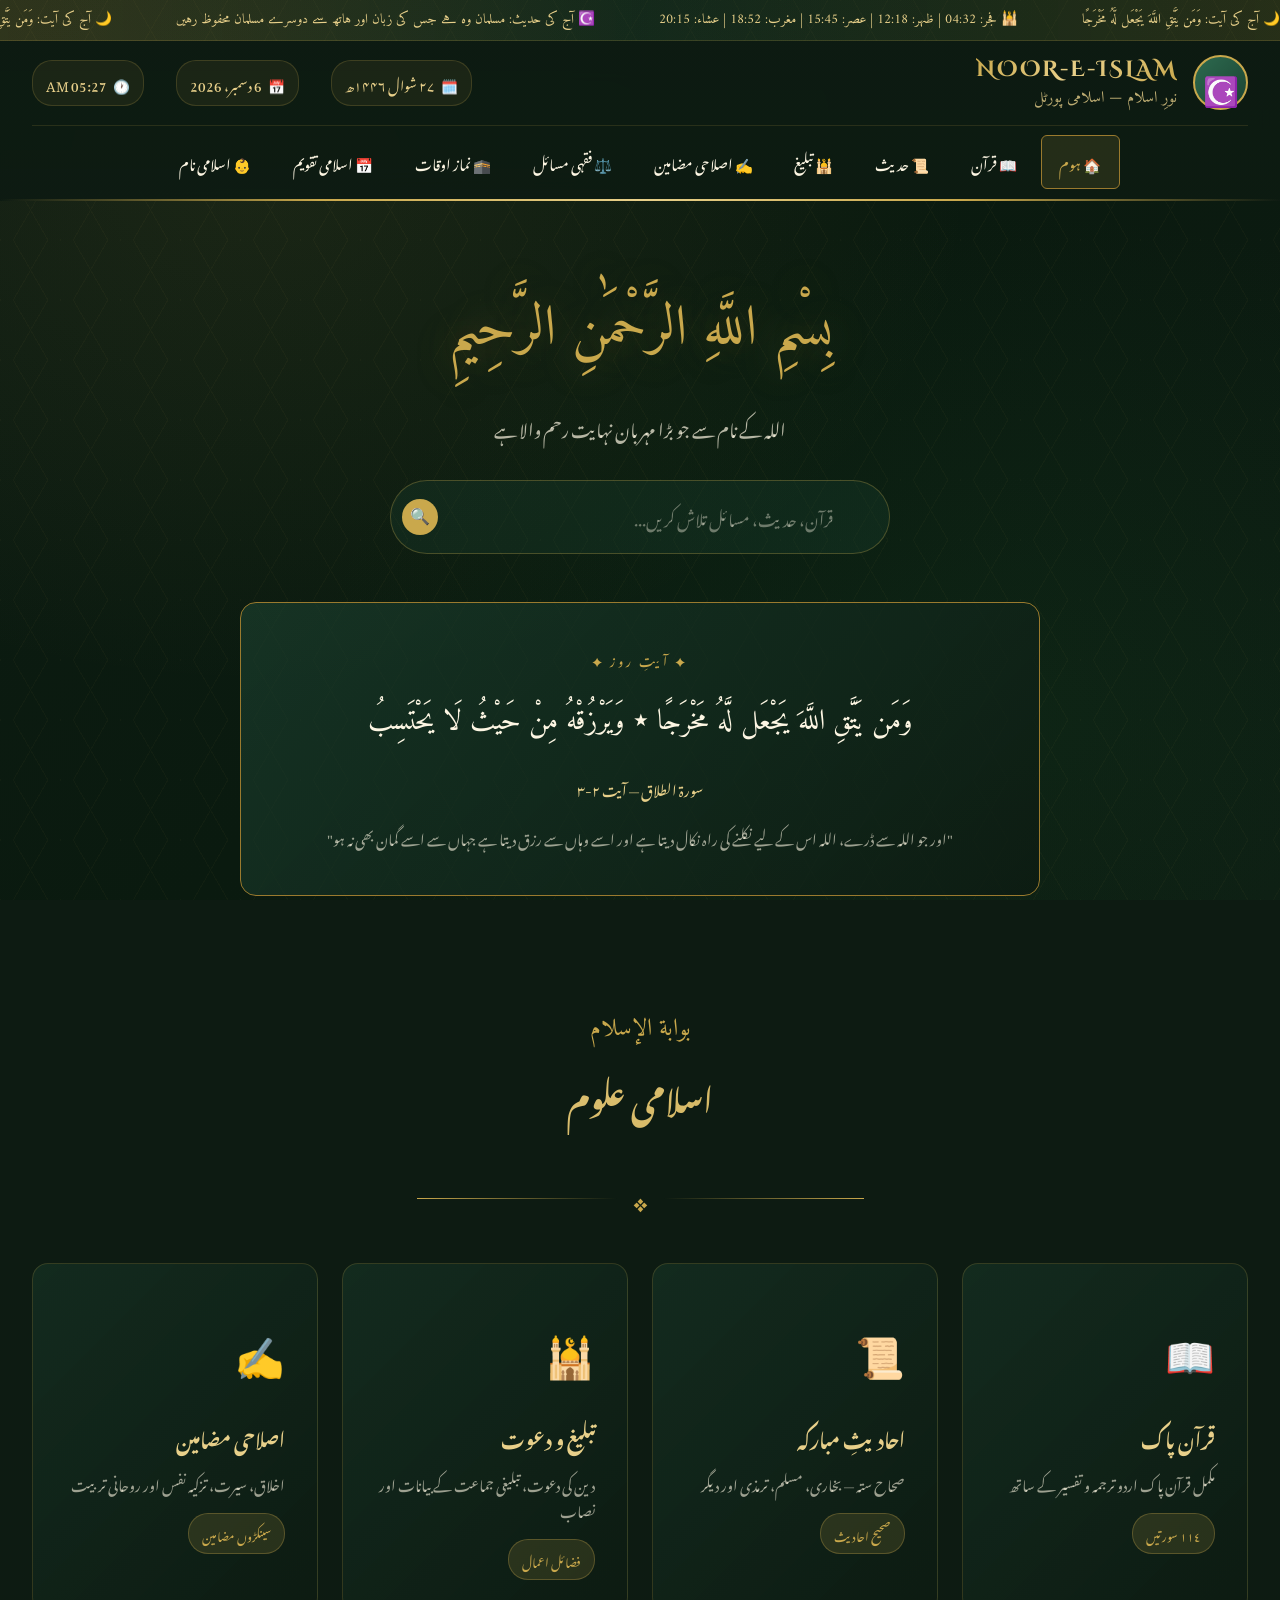
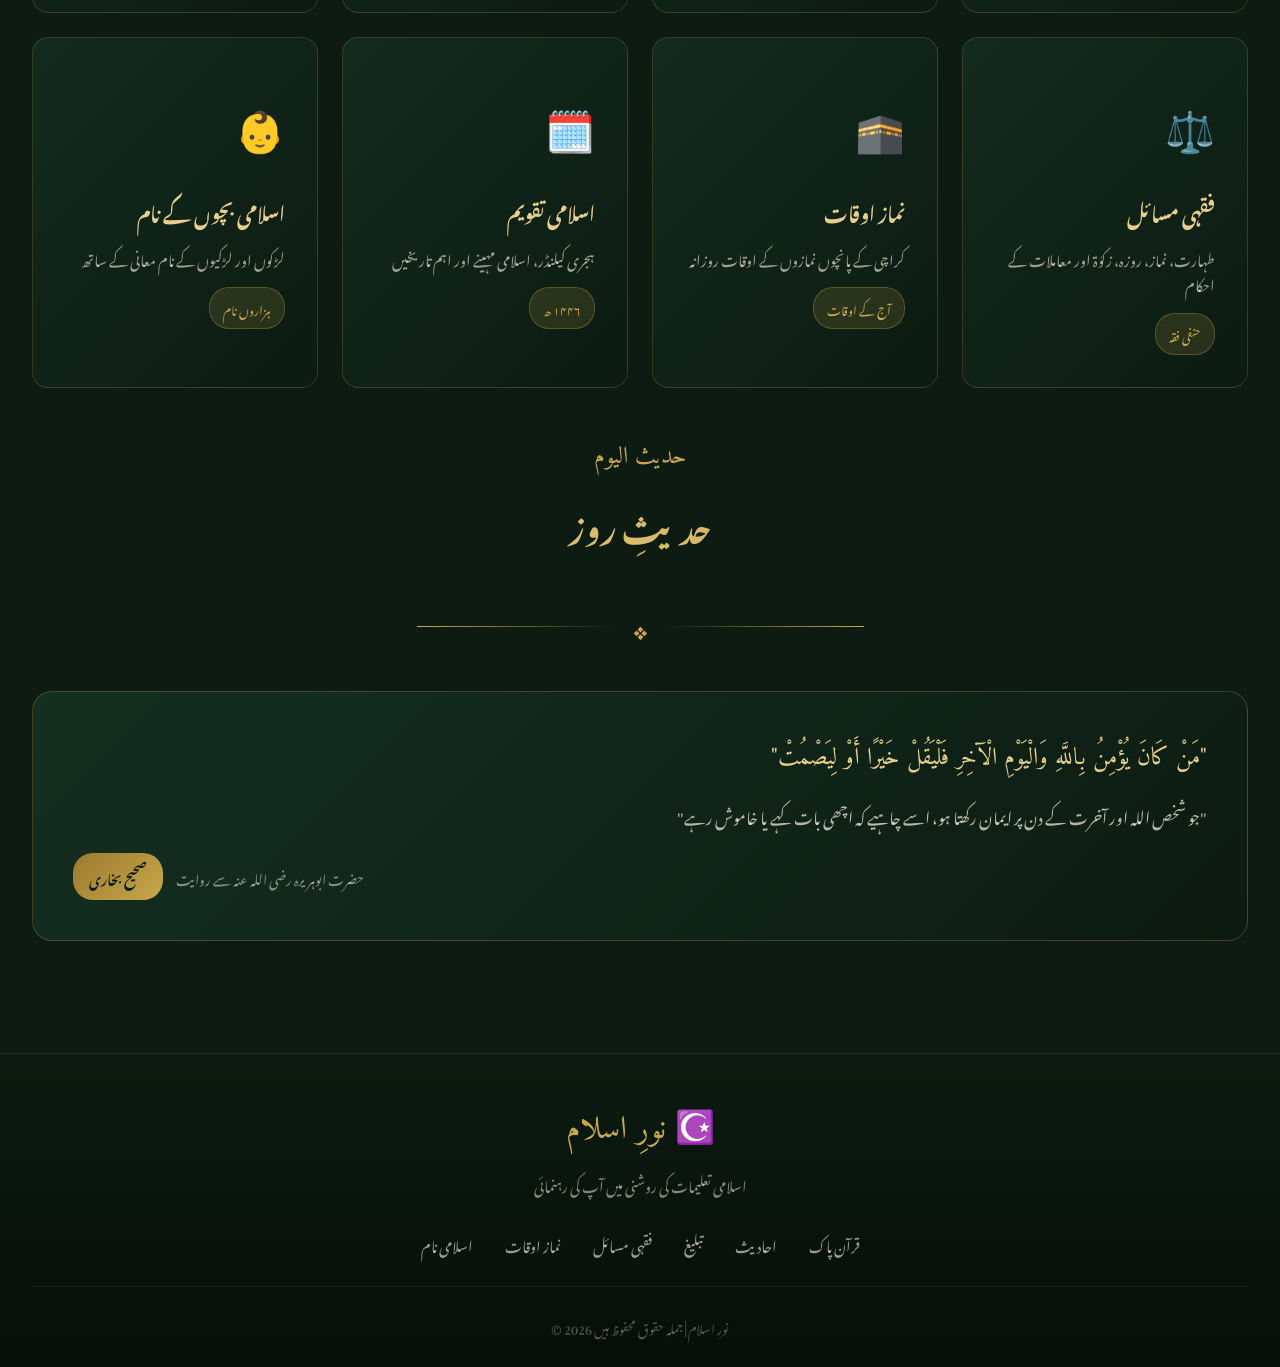
==== commit 895fcc42: "Add files via upload" ====
--- a/index.html
+++ b/index.html
@@ -3,593 +3,14 @@
 <head>
 <meta charset="UTF-8">
 <meta name="viewport" content="width=device-width, initial-scale=1.0">
-<title>نورِ اسلام - Islamic Portal</title>
+<title>نورِ اسلام — ہوم</title>
 <link href="https://fonts.googleapis.com/css2?family=Noto+Nastaliq+Urdu:wght@400;600;700&family=Amiri:ital,wght@0,400;0,700;1,400&family=Cinzel+Decorative:wght@400;700&display=swap" rel="stylesheet">
-
-<style>
-  :root {
-    --gold: #C9A84C;
-    --gold-light: #E8D08A;
-    --gold-dark: #9A7A2E;
-    --green: #1B4332;
-    --green-mid: #2D6A4F;
-    --green-light: #40916C;
-    --cream: #FDF6E3;
-    --dark: #0D1B12;
-    --text: #2C1810;
-    --white: #FFFEF7;
-  }
-
-  * { margin: 0; padding: 0; box-sizing: border-box; }
-
-  body {
-    font-family: 'Noto Nastaliq Urdu', 'Amiri', serif;
-    background: var(--dark);
-    color: var(--cream);
-    overflow-x: hidden;
-    direction: rtl;
-  }
-
-  /* ===== GEOMETRIC BACKGROUND ===== */
-  .geo-bg {
-    position: fixed; top: 0; left: 0; width: 100%; height: 100%;
-    background: 
-      radial-gradient(ellipse at 20% 20%, rgba(201,168,76,0.08) 0%, transparent 50%),
-      radial-gradient(ellipse at 80% 80%, rgba(29,107,50,0.12) 0%, transparent 50%),
-      linear-gradient(135deg, #0D1B12 0%, #0A1A0F 50%, #0D1B12 100%);
-    z-index: -2;
-  }
-
-  .geo-pattern {
-    position: fixed; top: 0; left: 0; width: 100%; height: 100%;
-    opacity: 0.04;
-    background-image: 
-      repeating-linear-gradient(60deg, var(--gold) 0, var(--gold) 1px, transparent 0, transparent 50%),
-      repeating-linear-gradient(120deg, var(--gold) 0, var(--gold) 1px, transparent 0, transparent 50%);
-    background-size: 60px 60px;
-    z-index: -1;
-  }
-
-  /* ===== HEADER ===== */
-  header {
-    background: linear-gradient(180deg, rgba(13,27,18,0.98) 0%, rgba(13,27,18,0.95) 100%);
-    border-bottom: 2px solid;
-    border-image: linear-gradient(90deg, transparent, var(--gold), var(--gold-light), var(--gold), transparent) 1;
-    padding: 0 2rem;
-    position: sticky; top: 0; z-index: 1000;
-    backdrop-filter: blur(20px);
-  }
-
-  .header-top {
-    display: flex; align-items: center; justify-content: space-between;
-    padding: 0.8rem 0;
-    border-bottom: 1px solid rgba(201,168,76,0.15);
-  }
-
-  .logo-section {
-    display: flex; align-items: center; gap: 1rem;
-  }
-
-  .logo-icon {
-    width: 55px; height: 55px;
-    background: linear-gradient(135deg, var(--green-mid), var(--green));
-    border: 2px solid var(--gold);
-    border-radius: 50%;
-    display: flex; align-items: center; justify-content: center;
-    font-size: 1.8rem;
-    box-shadow: 0 0 20px rgba(201,168,76,0.3);
-    animation: glow 3s ease-in-out infinite;
-  }
-
-  @keyframes glow {
-    0%, 100% { box-shadow: 0 0 20px rgba(201,168,76,0.3); }
-    50% { box-shadow: 0 0 35px rgba(201,168,76,0.6); }
-  }
-
-  .logo-text h1 {
-    font-family: 'Cinzel Decorative', serif;
-    font-size: 1.4rem;
-    background: linear-gradient(135deg, var(--gold), var(--gold-light), var(--gold));
-    -webkit-background-clip: text; -webkit-text-fill-color: transparent;
-    letter-spacing: 2px;
-    direction: ltr;
-  }
-
-  .logo-text p {
-    font-family: 'Amiri', serif;
-    font-size: 1rem; color: var(--gold-light); opacity: 0.8;
-    letter-spacing: 1px;
-  }
-
-  .header-info {
-    display: flex; gap: 2rem; align-items: center;
-    font-size: 0.85rem; color: var(--gold-light);
-  }
-
-  .info-item {
-    display: flex; align-items: center; gap: 0.4rem;
-    background: rgba(201,168,76,0.08);
-    padding: 0.3rem 0.8rem; border-radius: 20px;
-    border: 1px solid rgba(201,168,76,0.2);
-  }
-
-  /* ===== NAV ===== */
-  nav {
-    display: flex; justify-content: center; gap: 0.3rem;
-    padding: 0.6rem 0; flex-wrap: wrap;
-  }
-
-  nav a {
-    color: var(--cream); text-decoration: none;
-    padding: 0.5rem 1.1rem; border-radius: 6px;
-    font-size: 0.9rem; font-family: 'Noto Nastaliq Urdu', serif;
-    transition: all 0.3s ease;
-    border: 1px solid transparent;
-    position: relative; overflow: hidden;
-  }
-
-  nav a::before {
-    content: ''; position: absolute; inset: 0;
-    background: linear-gradient(135deg, rgba(201,168,76,0.15), rgba(201,168,76,0.05));
-    opacity: 0; transition: opacity 0.3s;
-  }
-
-  nav a:hover { 
-    color: var(--gold); border-color: rgba(201,168,76,0.4);
-  }
-  nav a:hover::before { opacity: 1; }
-  nav a.active { color: var(--gold); background: rgba(201,168,76,0.12); border-color: var(--gold-dark); }
-
-  /* ===== HERO ===== */
-  .hero {
-    text-align: center; padding: 5rem 2rem 4rem;
-    position: relative;
-  }
-
-  .bismillah {
-    font-family: 'Amiri', serif;
-    font-size: clamp(2rem, 5vw, 3.5rem);
-    color: var(--gold);
-    text-shadow: 0 0 40px rgba(201,168,76,0.4);
-    margin-bottom: 1.5rem;
-    animation: fadeDown 1s ease;
-  }
-
-  @keyframes fadeDown {
-    from { opacity: 0; transform: translateY(-20px); }
-    to { opacity: 1; transform: translateY(0); }
-  }
-
-  .hero-tagline {
-    font-size: 1.1rem; color: rgba(253,246,227,0.7);
-    margin-bottom: 3rem; letter-spacing: 1px;
-    animation: fadeDown 1.2s ease;
-  }
-
-  /* ===== AYAT OF DAY ===== */
-  .ayat-banner {
-    max-width: 800px; margin: 0 auto 4rem;
-    background: linear-gradient(135deg, rgba(29,67,50,0.6), rgba(13,27,18,0.8));
-    border: 1px solid var(--gold-dark);
-    border-radius: 16px; padding: 2.5rem;
-    position: relative; overflow: hidden;
-    animation: fadeDown 1.4s ease;
-  }
-
-  .ayat-banner::before {
-    content: '❝'; position: absolute; top: -10px; right: 20px;
-    font-size: 6rem; color: rgba(201,168,76,0.08);
-    font-family: serif; line-height: 1;
-  }
-
-  .ayat-label {
-    font-size: 0.8rem; color: var(--gold);
-    text-transform: uppercase; letter-spacing: 3px;
-    margin-bottom: 1rem; direction: ltr; text-align: center;
-  }
-
-  .ayat-text {
-    font-family: 'Amiri', serif;
-    font-size: clamp(1.3rem, 3vw, 1.8rem);
-    line-height: 2.2; color: var(--cream);
-    text-align: center; margin-bottom: 1rem;
-  }
-
-  .ayat-ref {
-    text-align: center; color: var(--gold-light);
-    font-size: 0.9rem; opacity: 0.8;
-  }
-
-  /* ===== SECTION HEADERS ===== */
-  .section-title {
-    text-align: center; margin-bottom: 2.5rem;
-  }
-
-  .section-title .ar {
-    font-family: 'Amiri', serif;
-    font-size: 1.5rem; color: var(--gold);
-    display: block; margin-bottom: 0.3rem;
-  }
-
-  .section-title h2 {
-    font-size: clamp(1.4rem, 3vw, 2rem);
-    background: linear-gradient(135deg, var(--gold-light), var(--gold));
-    -webkit-background-clip: text; -webkit-text-fill-color: transparent;
-  }
-
-  .divider {
-    display: flex; align-items: center; justify-content: center;
-    gap: 1rem; margin-bottom: 2.5rem;
-  }
-
-  .divider::before, .divider::after {
-    content: ''; flex: 1; max-width: 200px;
-    height: 1px; background: linear-gradient(90deg, transparent, var(--gold));
-  }
-
-  .divider::after { background: linear-gradient(90deg, var(--gold), transparent); }
-  .divider span { color: var(--gold); font-size: 1.2rem; }
-
-  /* ===== MAIN GRID ===== */
-  .main-section { padding: 3rem 2rem; max-width: 1400px; margin: 0 auto; }
-
-  .cards-grid {
-    display: grid;
-    grid-template-columns: repeat(auto-fit, minmax(280px, 1fr));
-    gap: 1.5rem;
-  }
-
-  .card {
-    background: linear-gradient(135deg, rgba(29,67,50,0.4), rgba(13,27,18,0.6));
-    border: 1px solid rgba(201,168,76,0.2);
-    border-radius: 16px; padding: 2rem;
-    cursor: pointer; transition: all 0.4s ease;
-    position: relative; overflow: hidden;
-  }
-
-  .card::before {
-    content: ''; position: absolute; top: 0; right: 0;
-    width: 100%; height: 3px;
-    background: linear-gradient(90deg, transparent, var(--gold), transparent);
-    opacity: 0; transition: opacity 0.4s;
-  }
-
-  .card:hover {
-    transform: translateY(-6px);
-    border-color: var(--gold-dark);
-    box-shadow: 0 20px 50px rgba(0,0,0,0.4), 0 0 30px rgba(201,168,76,0.1);
-  }
-
-  .card:hover::before { opacity: 1; }
-
-  .card-icon {
-    font-size: 2.5rem; margin-bottom: 1rem; display: block;
-    filter: drop-shadow(0 0 10px rgba(201,168,76,0.3));
-  }
-
-  .card h3 {
-    font-size: 1.2rem; color: var(--gold-light);
-    margin-bottom: 0.7rem;
-  }
-
-  .card p { 
-    font-size: 0.9rem; color: rgba(253,246,227,0.6); 
-    line-height: 1.8;
-  }
-
-  .card-badge {
-    display: inline-block; margin-top: 1rem;
-    background: rgba(201,168,76,0.15);
-    color: var(--gold); font-size: 0.75rem;
-    padding: 0.3rem 0.8rem; border-radius: 20px;
-    border: 1px solid rgba(201,168,76,0.3);
-  }
-
-  /* ===== NAMAZ TIMING ===== */
-  .namaz-section {
-    background: linear-gradient(135deg, rgba(29,67,50,0.5), rgba(13,27,18,0.7));
-    border: 1px solid rgba(201,168,76,0.25);
-    border-radius: 20px; padding: 2.5rem; margin: 3rem 0;
-  }
-
-  .namaz-grid {
-    display: grid; grid-template-columns: repeat(auto-fit, minmax(130px, 1fr));
-    gap: 1rem; margin-top: 1.5rem;
-  }
-
-  .namaz-item {
-    text-align: center;
-    background: rgba(13,27,18,0.6);
-    border: 1px solid rgba(201,168,76,0.2);
-    border-radius: 12px; padding: 1.2rem 0.8rem;
-    transition: all 0.3s;
-  }
-
-  .namaz-item:hover {
-    background: rgba(201,168,76,0.1);
-    border-color: var(--gold);
-    transform: scale(1.05);
-  }
-
-  .namaz-item.active-prayer {
-    background: linear-gradient(135deg, rgba(201,168,76,0.2), rgba(201,168,76,0.1));
-    border-color: var(--gold);
-    box-shadow: 0 0 20px rgba(201,168,76,0.2);
-  }
-
-  .namaz-name { 
-    font-family: 'Amiri', serif;
-    font-size: 1.1rem; color: var(--gold); margin-bottom: 0.5rem;
-  }
-
-  .namaz-time { font-size: 1.3rem; color: var(--cream); font-weight: 600; direction: ltr; }
-  .namaz-label { font-size: 0.75rem; color: rgba(253,246,227,0.5); margin-top: 0.3rem; }
-
-  /* ===== ISLAMIC CALENDAR ===== */
-  .calendar-section {
-    background: linear-gradient(135deg, rgba(13,27,18,0.8), rgba(29,67,50,0.4));
-    border: 1px solid rgba(201,168,76,0.25);
-    border-radius: 20px; padding: 2.5rem; margin: 3rem 0;
-  }
-
-  .cal-header {
-    display: flex; justify-content: space-between; align-items: center;
-    margin-bottom: 1.5rem;
-  }
-
-  .cal-month {
-    font-family: 'Amiri', serif;
-    font-size: 1.6rem; color: var(--gold);
-  }
-
-  .cal-grid {
-    display: grid; grid-template-columns: repeat(7, 1fr); gap: 0.4rem;
-  }
-
-  .cal-day-name {
-    text-align: center; color: var(--gold-light);
-    font-size: 0.8rem; padding: 0.5rem; opacity: 0.8;
-    font-family: 'Amiri', serif;
-  }
-
-  .cal-day {
-    text-align: center; padding: 0.6rem 0.3rem;
-    border-radius: 8px; font-size: 0.85rem;
-    cursor: pointer; transition: all 0.2s;
-    border: 1px solid transparent;
-    position: relative;
-  }
-
-  .cal-day:hover { background: rgba(201,168,76,0.1); border-color: rgba(201,168,76,0.3); }
-  .cal-day.today {
-    background: linear-gradient(135deg, var(--gold-dark), var(--gold));
-    color: var(--dark); font-weight: 700; border-radius: 50%;
-  }
-
-  .cal-day.prev-month { opacity: 0.3; }
-
-  .hijri-date {
-    font-size: 0.6rem; color: var(--gold-light); opacity: 0.7;
-    display: block; direction: ltr;
-  }
-
-  /* ===== BABY NAMES ===== */
-  .names-section { margin: 3rem 0; }
-
-  .names-filter {
-    display: flex; gap: 1rem; margin-bottom: 2rem;
-    flex-wrap: wrap; justify-content: center;
-  }
-
-  .filter-btn {
-    background: rgba(29,67,50,0.4);
-    border: 1px solid rgba(201,168,76,0.25);
-    color: var(--cream); padding: 0.6rem 1.5rem;
-    border-radius: 25px; cursor: pointer;
-    font-family: 'Noto Nastaliq Urdu', serif;
-    font-size: 0.9rem; transition: all 0.3s;
-  }
-
-  .filter-btn:hover, .filter-btn.active {
-    background: rgba(201,168,76,0.15); border-color: var(--gold); color: var(--gold);
-  }
-
-  .names-grid {
-    display: grid; grid-template-columns: repeat(auto-fill, minmax(200px, 1fr));
-    gap: 1rem;
-  }
-
-  .name-card {
-    background: linear-gradient(135deg, rgba(29,67,50,0.35), rgba(13,27,18,0.5));
-    border: 1px solid rgba(201,168,76,0.15);
-    border-radius: 12px; padding: 1.3rem;
-    transition: all 0.3s; cursor: pointer;
-  }
-
-  .name-card:hover {
-    border-color: var(--gold); transform: translateY(-3px);
-    box-shadow: 0 10px 30px rgba(0,0,0,0.3);
-  }
-
-  .name-arabic {
-    font-family: 'Amiri', serif;
-    font-size: 1.5rem; color: var(--gold); margin-bottom: 0.3rem;
-  }
-
-  .name-urdu { font-size: 1rem; color: var(--cream); margin-bottom: 0.3rem; }
-  .name-meaning { font-size: 0.8rem; color: rgba(253,246,227,0.5); }
-  .name-gender {
-    display: inline-block; font-size: 0.7rem; margin-top: 0.5rem;
-    padding: 0.2rem 0.6rem; border-radius: 10px;
-  }
-  .male { background: rgba(0,100,200,0.2); color: #6BB5FF; border: 1px solid rgba(0,100,200,0.3); }
-  .female { background: rgba(200,0,100,0.2); color: #FF9FD3; border: 1px solid rgba(200,0,100,0.3); }
-
-  /* ===== HADEES ===== */
-  .hadees-card {
-    background: linear-gradient(135deg, rgba(29,67,50,0.5), rgba(13,27,18,0.7));
-    border: 1px solid rgba(201,168,76,0.25);
-    border-radius: 20px; padding: 2.5rem; margin: 3rem 0;
-    position: relative;
-  }
-
-  .hadees-text {
-    font-family: 'Amiri', serif;
-    font-size: clamp(1.1rem, 2.5vw, 1.4rem);
-    line-height: 2.2; color: var(--cream);
-    margin-bottom: 1.5rem; text-align: right;
-  }
-
-  .hadees-source {
-    display: flex; align-items: center; gap: 0.8rem;
-    justify-content: flex-end;
-  }
-
-  .source-badge {
-    background: linear-gradient(135deg, var(--gold-dark), var(--gold));
-    color: var(--dark); padding: 0.4rem 1rem;
-    border-radius: 20px; font-size: 0.85rem; font-weight: 600;
-  }
-
-  /* ===== CONTENT SECTIONS ===== */
-  .content-tabs {
-    display: flex; gap: 0.5rem; margin-bottom: 2rem; flex-wrap: wrap;
-  }
-
-  .tab-btn {
-    background: rgba(29,67,50,0.3);
-    border: 1px solid rgba(201,168,76,0.2);
-    color: var(--cream); padding: 0.6rem 1.2rem;
-    border-radius: 8px; cursor: pointer;
-    font-family: 'Noto Nastaliq Urdu', serif;
-    font-size: 0.9rem; transition: all 0.3s;
-  }
-
-  .tab-btn.active, .tab-btn:hover {
-    background: rgba(201,168,76,0.15); border-color: var(--gold); color: var(--gold);
-  }
-
-  .article-list { display: flex; flex-direction: column; gap: 1rem; }
-
-  .article-item {
-    display: flex; gap: 1.5rem; align-items: center;
-    background: rgba(13,27,18,0.5);
-    border: 1px solid rgba(201,168,76,0.1);
-    border-radius: 12px; padding: 1.2rem;
-    cursor: pointer; transition: all 0.3s;
-  }
-
-  .article-item:hover { border-color: rgba(201,168,76,0.4); background: rgba(29,67,50,0.4); }
-
-  .article-num {
-    font-family: 'Amiri', serif;
-    font-size: 1.5rem; color: var(--gold); min-width: 40px; text-align: center;
-  }
-
-  .article-info h4 { color: var(--cream); font-size: 1rem; margin-bottom: 0.3rem; }
-  .article-info p { font-size: 0.82rem; color: rgba(253,246,227,0.5); }
-
-  /* ===== FOOTER ===== */
-  footer {
-    background: linear-gradient(180deg, rgba(13,27,18,0.95), rgba(6,14,9,1));
-    border-top: 1px solid rgba(201,168,76,0.2);
-    padding: 3rem 2rem 1.5rem; margin-top: 4rem;
-    text-align: center;
-  }
-
-  .footer-logo {
-    font-family: 'Amiri', serif;
-    font-size: 2rem; color: var(--gold); margin-bottom: 0.5rem;
-  }
-
-  .footer-links {
-    display: flex; justify-content: center; gap: 2rem;
-    flex-wrap: wrap; margin: 1.5rem 0;
-  }
-
-  .footer-links a { color: rgba(253,246,227,0.6); text-decoration: none; font-size: 0.9rem; transition: color 0.3s; }
-  .footer-links a:hover { color: var(--gold); }
-
-  .footer-copy {
-    color: rgba(253,246,227,0.3); font-size: 0.8rem; direction: ltr;
-    margin-top: 1.5rem; padding-top: 1.5rem;
-    border-top: 1px solid rgba(201,168,76,0.1);
-  }
-
-  /* ===== SEARCH BAR ===== */
-  .search-bar {
-    max-width: 500px; margin: 0 auto 4rem;
-    position: relative;
-  }
-
-  .search-bar input {
-    width: 100%; padding: 1rem 3.5rem 1rem 1.5rem;
-    background: rgba(29,67,50,0.3);
-    border: 1px solid rgba(201,168,76,0.3);
-    border-radius: 50px; color: var(--cream);
-    font-family: 'Noto Nastaliq Urdu', serif; font-size: 1rem;
-    outline: none; transition: all 0.3s;
-    direction: rtl;
-  }
-
-  .search-bar input:focus { border-color: var(--gold); box-shadow: 0 0 20px rgba(201,168,76,0.15); }
-  .search-bar input::placeholder { color: rgba(253,246,227,0.4); }
-
-  .search-btn {
-    position: absolute; left: 12px; top: 50%; transform: translateY(-50%);
-    background: var(--gold); border: none; border-radius: 50%;
-    width: 36px; height: 36px; cursor: pointer;
-    font-size: 1rem; display: flex; align-items: center; justify-content: center;
-  }
-
-  /* ===== RESPONSIVE ===== */
-  @media (max-width: 768px) {
-    .header-info { display: none; }
-    .cards-grid { grid-template-columns: 1fr 1fr; }
-    .namaz-grid { grid-template-columns: repeat(3, 1fr); }
-    .logo-text h1 { font-size: 1rem; }
-    nav { gap: 0.2rem; }
-    nav a { padding: 0.4rem 0.7rem; font-size: 0.82rem; }
-  }
-
-  @media (max-width: 480px) {
-    .cards-grid { grid-template-columns: 1fr; }
-    .namaz-grid { grid-template-columns: repeat(2, 1fr); }
-  }
-
-  /* ===== SCROLL ANIMATIONS ===== */
-  .fade-in { opacity: 0; transform: translateY(30px); transition: all 0.7s ease; }
-  .fade-in.visible { opacity: 1; transform: translateY(0); }
-
-  /* ===== ORNAMENT ===== */
-  .ornament { color: var(--gold); font-size: 1.5rem; opacity: 0.6; }
-
-  /* ===== TICKER ===== */
-  .ticker {
-    background: linear-gradient(90deg, rgba(201,168,76,0.15), rgba(29,67,50,0.3), rgba(201,168,76,0.15));
-    border-top: 1px solid rgba(201,168,76,0.2);
-    border-bottom: 1px solid rgba(201,168,76,0.2);
-    padding: 0.5rem 0; overflow: hidden;
-  }
-
-  .ticker-inner {
-    display: flex; gap: 4rem; animation: ticker 30s linear infinite;
-    white-space: nowrap; font-size: 0.85rem; color: var(--gold-light);
-    font-family: 'Amiri', serif;
-  }
-
-  @keyframes ticker {
-    from { transform: translateX(-50%); }
-    to { transform: translateX(0%); }
-  }
-</style>
+<link rel="stylesheet" href="style.css">
 </head>
 <body>
-
 <div class="geo-bg"></div>
 <div class="geo-pattern"></div>
 
-<!-- TICKER -->
 <div class="ticker">
   <div class="ticker-inner">
     <span>🌙 آج کی آیت: وَمَن يَتَّقِ اللَّهَ يَجْعَل لَّهُ مَخْرَجًا</span>
@@ -601,7 +22,6 @@
   </div>
 </div>
 
-<!-- HEADER -->
 <header>
   <div class="header-top">
     <div class="logo-section">
@@ -612,647 +32,123 @@
       </div>
     </div>
     <div class="header-info">
-      <div class="info-item">🗓️ <span id="hijri-today">۲۷ شوال ۱۴۴۶ھ</span></div>
+      <div class="info-item">🗓️ <span>۲۷ شوال ۱۴۴۶ھ</span></div>
       <div class="info-item">📅 <span id="gregorian-today"></span></div>
       <div class="info-item">🕐 <span id="current-time"></span></div>
     </div>
   </div>
   <nav>
-    <a href="#" class="active">🏠 ہوم</a>
-    <a href="#quran">📖 قرآن</a>
-    <a href="#hadees">📜 حدیث</a>
-    <a href="#tabligh">🕌 تبلیغ</a>
-    <a href="#islahi">✍️ اصلاحی مضامین</a>
-    <a href="#fiqh">⚖️ فقہی مسائل</a>
-    <a href="#namaz">🕋 نماز اوقات</a>
-    <a href="#calendar">📅 اسلامی تقویم</a>
-    <a href="#names">👶 اسلامی نام</a>
+    <a href="index.html" class="active">🏠 ہوم</a>
+    <a href="quran.html">📖 قرآن</a>
+    <a href="hadees.html">📜 حدیث</a>
+    <a href="tabligh.html">🕌 تبلیغ</a>
+    <a href="islahi.html">✍️ اصلاحی مضامین</a>
+    <a href="fiqh.html">⚖️ فقہی مسائل</a>
+    <a href="namaz.html">🕋 نماز اوقات</a>
+    <a href="calendar.html">📅 اسلامی تقویم</a>
+    <a href="names.html">👶 اسلامی نام</a>
   </nav>
 </header>
 
-<!-- HERO -->
 <section class="hero">
   <div class="bismillah">بِسْمِ اللَّهِ الرَّحْمَٰنِ الرَّحِيمِ</div>
   <p class="hero-tagline">اللہ کے نام سے جو بڑا مہربان نہایت رحم والا ہے</p>
-  
   <div class="search-bar">
     <input type="text" placeholder="قرآن، حدیث، مسائل تلاش کریں...">
     <button class="search-btn">🔍</button>
   </div>
-
-  <!-- AYAT OF DAY -->
   <div class="ayat-banner">
     <div class="ayat-label">✦ آیتِ روز ✦</div>
-    <div class="ayat-text">
-      وَمَن يَتَّقِ اللَّهَ يَجْعَل لَّهُ مَخْرَجًا ٭ وَيَرْزُقْهُ مِنْ حَيْثُ لَا يَحْتَسِبُ
-    </div>
+    <div class="ayat-text">وَمَن يَتَّقِ اللَّهَ يَجْعَل لَّهُ مَخْرَجًا ٭ وَيَرْزُقْهُ مِنْ حَيْثُ لَا يَحْتَسِبُ</div>
     <div class="ayat-ref">سورۃ الطلاق — آیت ۲-۳</div>
-    <div style="text-align:center; margin-top:0.8rem; color:rgba(253,246,227,0.6); font-size:0.9rem;">
-      "اور جو اللہ سے ڈرے، اللہ اس کے لیے نکلنے کی راہ نکال دیتا ہے اور اسے وہاں سے رزق دیتا ہے جہاں سے اسے گمان بھی نہ ہو"
-    </div>
+    <div class="ayat-translation">"اور جو اللہ سے ڈرے، اللہ اس کے لیے نکلنے کی راہ نکال دیتا ہے اور اسے وہاں سے رزق دیتا ہے جہاں سے اسے گمان بھی نہ ہو"</div>
   </div>
 </section>
 
-<!-- NAMAZ TIMING -->
-<section id="namaz" class="main-section">
-  <div class="section-title fade-in">
-    <span class="ar">أوقات الصلاة</span>
-    <h2>آج کے نماز اوقات</h2>
-  </div>
+<section class="main-section">
+  <div class="section-title"><span class="ar">بوابة الإسلام</span><h2>اسلامی علوم</h2></div>
   <div class="divider"><span class="ornament">❖</span></div>
-
-  <div class="namaz-section">
-    <div style="display:flex; justify-content:space-between; align-items:center; margin-bottom:1rem; flex-wrap:wrap; gap:1rem;">
-      <div style="color:var(--gold-light); font-size:0.9rem;">📍 کراچی، پاکستان</div>
-      <div style="color:rgba(253,246,227,0.5); font-size:0.85rem;" id="namaz-date"></div>
-    </div>
-    <div class="namaz-grid">
-      <div class="namaz-item active-prayer">
-        <div class="namaz-name">فجر</div>
-        <div class="namaz-time">04:32</div>
-        <div class="namaz-label">Fajr</div>
-      </div>
-      <div class="namaz-item">
-        <div class="namaz-name">سورج طلوع</div>
-        <div class="namaz-time">06:02</div>
-        <div class="namaz-label">Sunrise</div>
-      </div>
-      <div class="namaz-item">
-        <div class="namaz-name">ظہر</div>
-        <div class="namaz-time">12:18</div>
-        <div class="namaz-label">Dhuhr</div>
-      </div>
-      <div class="namaz-item">
-        <div class="namaz-name">عصر</div>
-        <div class="namaz-time">15:45</div>
-        <div class="namaz-label">Asr</div>
-      </div>
-      <div class="namaz-item">
-        <div class="namaz-name">مغرب</div>
-        <div class="namaz-time">18:52</div>
-        <div class="namaz-label">Maghrib</div>
-      </div>
-      <div class="namaz-item">
-        <div class="namaz-name">عشاء</div>
-        <div class="namaz-time">20:15</div>
-        <div class="namaz-label">Isha</div>
-      </div>
-    </div>
-    <div style="text-align:center; margin-top:1.5rem;">
-      <span style="font-size:0.8rem; color:rgba(253,246,227,0.4);">⚡ اگلی نماز: ظہر — <strong style="color:var(--gold)">2 گھنٹے 45 منٹ</strong> میں</span>
-    </div>
+  <div class="cards-grid">
+    <a href="quran.html" class="card">
+      <span class="card-icon">📖</span>
+      <h3>قرآن پاک</h3>
+      <p>مکمل قرآن پاک اردو ترجمہ و تفسیر کے ساتھ</p>
+      <div class="card-badge">١١٤ سورتیں</div>
+    </a>
+    <a href="hadees.html" class="card">
+      <span class="card-icon">📜</span>
+      <h3>احادیثِ مبارکہ</h3>
+      <p>صحاح ستہ — بخاری، مسلم، ترمذی اور دیگر</p>
+      <div class="card-badge">صحیح احادیث</div>
+    </a>
+    <a href="tabligh.html" class="card">
+      <span class="card-icon">🕌</span>
+      <h3>تبلیغ و دعوت</h3>
+      <p>دین کی دعوت، تبلیغی جماعت کے بیانات اور نصاب</p>
+      <div class="card-badge">فضائل اعمال</div>
+    </a>
+    <a href="islahi.html" class="card">
+      <span class="card-icon">✍️</span>
+      <h3>اصلاحی مضامین</h3>
+      <p>اخلاق، سیرت، تزکیہ نفس اور روحانی تربیت</p>
+      <div class="card-badge">سینکڑوں مضامین</div>
+    </a>
+    <a href="fiqh.html" class="card">
+      <span class="card-icon">⚖️</span>
+      <h3>فقہی مسائل</h3>
+      <p>طہارت، نماز، روزہ، زکوٰۃ اور معاملات کے احکام</p>
+      <div class="card-badge">حنفی فقہ</div>
+    </a>
+    <a href="namaz.html" class="card">
+      <span class="card-icon">🕋</span>
+      <h3>نماز اوقات</h3>
+      <p>کراچی کے پانچوں نمازوں کے اوقات روزانہ</p>
+      <div class="card-badge">آج کے اوقات</div>
+    </a>
+    <a href="calendar.html" class="card">
+      <span class="card-icon">🗓️</span>
+      <h3>اسلامی تقویم</h3>
+      <p>ہجری کیلنڈر، اسلامی مہینے اور اہم تاریخیں</p>
+      <div class="card-badge">١۴۴۶ ھ</div>
+    </a>
+    <a href="names.html" class="card">
+      <span class="card-icon">👶</span>
+      <h3>اسلامی بچوں کے نام</h3>
+      <p>لڑکوں اور لڑکیوں کے نام معانی کے ساتھ</p>
+      <div class="card-badge">ہزاروں نام</div>
+    </a>
   </div>
 </section>
 
-<!-- MAIN FEATURE CARDS -->
+<!-- Hadees of Day -->
 <section class="main-section" style="padding-top:0;">
-  <div class="section-title fade-in">
-    <span class="ar">بوابة الإسلام</span>
-    <h2>اسلامی علوم</h2>
-  </div>
+  <div class="section-title"><span class="ar">حديث اليوم</span><h2>حدیثِ روز</h2></div>
   <div class="divider"><span class="ornament">❖</span></div>
-
-  <div class="cards-grid">
-    <!-- QURAN -->
-    <div class="card fade-in" id="quran" onclick="showSection('quran-content')">
-      <span class="card-icon">📖</span>
-      <h3>قرآن پاک</h3>
-      <p>مکمل قرآن پاک اردو ترجمہ و تفسیر کے ساتھ۔ آیات، سورتیں، پارے سرچ کریں۔</p>
-      <div class="card-badge">١١٤ سورتیں</div>
+  <div class="hadees-card">
+    <div class="hadees-text">
+      "مَنْ كَانَ يُؤْمِنُ بِاللَّهِ وَالْيَوْمِ الْآخِرِ فَلْيَقُلْ خَيْرًا أَوْ لِيَصْمُتْ"
     </div>
-
-    <!-- HADEES -->
-    <div class="card fade-in" id="hadees" onclick="showSection('hadees-content')">
-      <span class="card-icon">📜</span>
-      <h3>احادیثِ مبارکہ</h3>
-      <p>صحاح ستہ — بخاری، مسلم، ترمذی، ابو داؤد، نسائی، ابن ماجہ کی احادیث۔</p>
-      <div class="card-badge">صحیح احادیث</div>
-    </div>
-
-    <!-- TABLIGH -->
-    <div class="card fade-in" id="tabligh" onclick="showSection('tabligh-content')">
-      <span class="card-icon">🕌</span>
-      <h3>تبلیغ و دعوت</h3>
-      <p>دین کی دعوت، اسلام کا پیغام، تبلیغی جماعت کے بیانات اور نصاب۔</p>
-      <div class="card-badge">فضائل اعمال</div>
-    </div>
-
-    <!-- ISLAHI -->
-    <div class="card fade-in" id="islahi" onclick="showSection('islahi-content')">
-      <span class="card-icon">✍️</span>
-      <h3>اصلاحی مضامین</h3>
-      <p>اخلاق، سیرت، تزکیہ نفس اور روحانی تربیت کے موضوع پر علمی مضامین۔</p>
-      <div class="card-badge">سینکڑوں مضامین</div>
-    </div>
-
-    <!-- FIQH -->
-    <div class="card fade-in" id="fiqh" onclick="showSection('fiqh-content')">
-      <span class="card-icon">⚖️</span>
-      <h3>فقہی مسائل</h3>
-      <p>طہارت، نماز، روزہ، زکوٰۃ، حج اور معاملات کے شرعی احکام و مسائل۔</p>
-      <div class="card-badge">حنفی فقہ</div>
-    </div>
-
-    <!-- CALENDAR -->
-    <div class="card fade-in" id="calendar-card" onclick="showSection('calendar-content')">
-      <span class="card-icon">🗓️</span>
-      <h3>اسلامی تقویم</h3>
-      <p>ہجری کیلنڈر، اسلامی مہینے، اہم تاریخیں اور مذہبی تہوار۔</p>
-      <div class="card-badge">١۴۴۶ ھ</div>
-    </div>
-
-    <!-- NAMES -->
-    <div class="card fade-in" onclick="showSection('names-content')">
-      <span class="card-icon">👶</span>
-      <h3>اسلامی بچوں کے نام</h3>
-      <p>لڑکوں اور لڑکیوں کے اسلامی نام، عربی معانی اور اردو ترجمہ کے ساتھ۔</p>
-      <div class="card-badge">ہزاروں نام</div>
-    </div>
-
-    <!-- DUAS -->
-    <div class="card fade-in">
-      <span class="card-icon">🤲</span>
-      <h3>دعائیں و اذکار</h3>
-      <p>قرآنی دعائیں، مسنون دعائیں، صبح و شام کے اذکار اردو ترجمہ کے ساتھ۔</p>
-      <div class="card-badge">روزمرہ اذکار</div>
-    </div>
-  </div>
-</section>
-
-<!-- HADEES OF DAY -->
-<section class="main-section" style="padding-top:0;">
-  <div class="section-title fade-in">
-    <span class="ar">حديث اليوم</span>
-    <h2>حدیثِ روز</h2>
-  </div>
-  <div class="divider"><span class="ornament">❖</span></div>
-
-  <div class="hadees-card fade-in">
-    <div class="hadees-text">
-      عَنْ أَبِي هُرَيْرَةَ رَضِيَ اللَّهُ عَنْهُ قَالَ: قَالَ رَسُولُ اللَّهِ صَلَّى اللَّهُ عَلَيْهِ وَسَلَّمَ:<br><br>
-      <span style="font-size:1.6rem; color:var(--gold-light);">
-        "مَنْ كَانَ يُؤْمِنُ بِاللَّهِ وَالْيَوْمِ الْآخِرِ فَلْيَقُلْ خَيْرًا أَوْ لِيَصْمُتْ"
-      </span>
-    </div>
-    <div style="text-align:right; color:rgba(253,246,227,0.7); font-size:1rem; margin-bottom:1.5rem; line-height:1.8;">
-      "جو شخص اللہ اور آخرت کے دن پر ایمان رکھتا ہو، اسے چاہیے کہ اچھی بات کہے یا خاموش رہے"
-    </div>
+    <div class="hadees-urdu">"جو شخص اللہ اور آخرت کے دن پر ایمان رکھتا ہو، اسے چاہیے کہ اچھی بات کہے یا خاموش رہے"</div>
     <div class="hadees-source">
-      <span style="color:rgba(253,246,227,0.5); font-size:0.85rem;">حضرت ابوہریرہ رضی اللہ عنہ سے روایت</span>
+      <span class="hadees-narrator">حضرت ابوہریرہ رضی اللہ عنہ سے روایت</span>
       <span class="source-badge">صحیح بخاری</span>
     </div>
   </div>
 </section>
 
-<!-- CONTENT SECTIONS -->
-<section class="main-section" style="padding-top:0;">
-  
-  <!-- TABLIGH CONTENT -->
-  <div id="tabligh-content" style="margin-bottom:3rem;">
-    <div class="section-title fade-in">
-      <span class="ar">التبليغ والدعوة</span>
-      <h2>تبلیغ و دعوت</h2>
-    </div>
-    <div class="divider"><span class="ornament">❖</span></div>
-    
-    <div class="content-tabs">
-      <button class="tab-btn active">فضائل اعمال</button>
-      <button class="tab-btn">چھ صفات</button>
-      <button class="tab-btn">تبلیغی بیانات</button>
-      <button class="tab-btn">گشت کا طریقہ</button>
-    </div>
-
-    <div class="article-list">
-      <div class="article-item">
-        <div class="article-num">۱</div>
-        <div class="article-info">
-          <h4>فضائل نماز — نماز کی اہمیت و فضیلت</h4>
-          <p>قرآن و حدیث کی روشنی میں نماز کے فضائل اور اہمیت</p>
-        </div>
-        <div class="card-badge" style="margin:0; white-space:nowrap;">پڑھیں ←</div>
-      </div>
-      <div class="article-item">
-        <div class="article-num">۲</div>
-        <div class="article-info">
-          <h4>کلمہ شہادت — ایمان کی بنیاد</h4>
-          <p>توحید اور رسالت کا اقرار اور اس کے تقاضے</p>
-        </div>
-        <div class="card-badge" style="margin:0; white-space:nowrap;">پڑھیں ←</div>
-      </div>
-      <div class="article-item">
-        <div class="article-num">۳</div>
-        <div class="article-info">
-          <h4>علم و ذکر — دین سیکھنے کی فضیلت</h4>
-          <p>دینی علم حاصل کرنے اور اللہ کو یاد کرنے کی اہمیت</p>
-        </div>
-        <div class="card-badge" style="margin:0; white-space:nowrap;">پڑھیں ←</div>
-      </div>
-    </div>
-  </div>
-
-  <!-- ISLAHI CONTENT -->
-  <div id="islahi-content" style="margin-bottom:3rem;">
-    <div class="section-title fade-in">
-      <span class="ar">المقالات الإصلاحية</span>
-      <h2>اصلاحی مضامین</h2>
-    </div>
-    <div class="divider"><span class="ornament">❖</span></div>
-
-    <div class="content-tabs">
-      <button class="tab-btn active">اخلاق</button>
-      <button class="tab-btn">سیرت النبیؐ</button>
-      <button class="tab-btn">تزکیہ نفس</button>
-      <button class="tab-btn">خاندانی معاملات</button>
-    </div>
-
-    <div class="article-list">
-      <div class="article-item">
-        <div class="article-num">۱</div>
-        <div class="article-info">
-          <h4>سچائی اور امانت داری — اسلامی اخلاق</h4>
-          <p>سچ بولنے اور امانت ادا کرنے کی اہمیت قرآن و سنت کی روشنی میں</p>
-        </div>
-        <div class="card-badge" style="margin:0; white-space:nowrap;">پڑھیں ←</div>
-      </div>
-      <div class="article-item">
-        <div class="article-num">۲</div>
-        <div class="article-info">
-          <h4>والدین کے حقوق — اسلامی تعلیمات</h4>
-          <p>ماں باپ کی خدمت اور ادب کے بارے میں اسلامی ہدایات</p>
-        </div>
-        <div class="card-badge" style="margin:0; white-space:nowrap;">پڑھیں ←</div>
-      </div>
-      <div class="article-item">
-        <div class="article-num">۳</div>
-        <div class="article-info">
-          <h4>توبہ اور استغفار — گناہوں سے پاکی</h4>
-          <p>توبہ کی شرائط، اہمیت اور فوائد</p>
-        </div>
-        <div class="card-badge" style="margin:0; white-space:nowrap;">پڑھیں ←</div>
-      </div>
-    </div>
-  </div>
-
-  <!-- FIQH CONTENT -->
-  <div id="fiqh-content" style="margin-bottom:3rem;">
-    <div class="section-title fade-in">
-      <span class="ar">المسائل الفقهية</span>
-      <h2>فقہی مسائل</h2>
-    </div>
-    <div class="divider"><span class="ornament">❖</span></div>
-
-    <div class="content-tabs">
-      <button class="tab-btn active">طہارت</button>
-      <button class="tab-btn">نماز</button>
-      <button class="tab-btn">روزہ</button>
-      <button class="tab-btn">زکوٰۃ</button>
-      <button class="tab-btn">نکاح و طلاق</button>
-      <button class="tab-btn">کاروبار</button>
-    </div>
-
-    <div class="article-list">
-      <div class="article-item">
-        <div class="article-num">م۱</div>
-        <div class="article-info">
-          <h4>وضو کا طریقہ اور اس کے فرائض و سنن</h4>
-          <p>وضو کے فرائض، سنتیں، مستحبات اور وضو توڑنے والی چیزیں</p>
-        </div>
-        <div class="card-badge" style="margin:0; white-space:nowrap;">تفصیل ←</div>
-      </div>
-      <div class="article-item">
-        <div class="article-num">م۲</div>
-        <div class="article-info">
-          <h4>نماز کے اوقات اور قضا نماز کا حکم</h4>
-          <p>پانچ نمازوں کے اوقات، قضا نماز کیسے پڑھیں</p>
-        </div>
-        <div class="card-badge" style="margin:0; white-space:nowrap;">تفصیل ←</div>
-      </div>
-      <div class="article-item">
-        <div class="article-num">م۳</div>
-        <div class="article-info">
-          <h4>روزے کی نیت اور روزہ توڑنے والی چیزیں</h4>
-          <p>رمضان اور نفلی روزوں کے احکام و مسائل</p>
-        </div>
-        <div class="card-badge" style="margin:0; white-space:nowrap;">تفصیل ←</div>
-      </div>
-    </div>
-  </div>
-</section>
-
-<!-- ISLAMIC CALENDAR -->
-<section id="calendar" class="main-section" style="padding-top:0;">
-  <div class="section-title fade-in">
-    <span class="ar">التقويم الهجري</span>
-    <h2>اسلامی تقویم ١۴۴۶ ھ</h2>
-  </div>
-  <div class="divider"><span class="ornament">❖</span></div>
-
-  <div class="calendar-section fade-in">
-    <div class="cal-header">
-      <button style="background:rgba(201,168,76,0.1); border:1px solid rgba(201,168,76,0.3); color:var(--gold); padding:0.5rem 1rem; border-radius:8px; cursor:pointer;">◄ پچھلا</button>
-      <div>
-        <div class="cal-month">شوال ١۴۴۶ ھ</div>
-        <div style="text-align:center; color:rgba(253,246,227,0.5); font-size:0.85rem;">اپریل ۲۰۲۶</div>
-      </div>
-      <button style="background:rgba(201,168,76,0.1); border:1px solid rgba(201,168,76,0.3); color:var(--gold); padding:0.5rem 1rem; border-radius:8px; cursor:pointer;">اگلا ►</button>
-    </div>
-
-    <div class="cal-grid">
-      <div class="cal-day-name">اتوار</div>
-      <div class="cal-day-name">پیر</div>
-      <div class="cal-day-name">منگل</div>
-      <div class="cal-day-name">بدھ</div>
-      <div class="cal-day-name">جمعرات</div>
-      <div class="cal-day-name">جمعہ</div>
-      <div class="cal-day-name">ہفتہ</div>
-
-      <div class="cal-day prev-month">30<span class="hijri-date">1</span></div>
-      <div class="cal-day prev-month">31<span class="hijri-date">2</span></div>
-      <div class="cal-day">1<span class="hijri-date">3</span></div>
-      <div class="cal-day">2<span class="hijri-date">4</span></div>
-      <div class="cal-day">3<span class="hijri-date">5</span></div>
-      <div class="cal-day">4<span class="hijri-date">6</span></div>
-      <div class="cal-day">5<span class="hijri-date">7</span></div>
-
-      <div class="cal-day">6<span class="hijri-date">8</span></div>
-      <div class="cal-day">7<span class="hijri-date">9</span></div>
-      <div class="cal-day">8<span class="hijri-date">10</span></div>
-      <div class="cal-day">9<span class="hijri-date">11</span></div>
-      <div class="cal-day">10<span class="hijri-date">12</span></div>
-      <div class="cal-day">11<span class="hijri-date">13</span></div>
-      <div class="cal-day">12<span class="hijri-date">14</span></div>
-
-      <div class="cal-day">13<span class="hijri-date">15</span></div>
-      <div class="cal-day">14<span class="hijri-date">16</span></div>
-      <div class="cal-day">15<span class="hijri-date">17</span></div>
-      <div class="cal-day">16<span class="hijri-date">18</span></div>
-      <div class="cal-day">17<span class="hijri-date">19</span></div>
-      <div class="cal-day">18<span class="hijri-date">20</span></div>
-      <div class="cal-day">19<span class="hijri-date">21</span></div>
-
-      <div class="cal-day">20<span class="hijri-date">22</span></div>
-      <div class="cal-day">21<span class="hijri-date">23</span></div>
-      <div class="cal-day">22<span class="hijri-date">24</span></div>
-      <div class="cal-day">23<span class="hijri-date">25</span></div>
-      <div class="cal-day">24<span class="hijri-date">26</span></div>
-      <div class="cal-day today">25<span class="hijri-date">27</span></div>
-      <div class="cal-day">26<span class="hijri-date">28</span></div>
-
-      <div class="cal-day">27<span class="hijri-date">29</span></div>
-      <div class="cal-day">28<span class="hijri-date">30</span></div>
-      <div class="cal-day">29<span class="hijri-date">1</span></div>
-      <div class="cal-day">30<span class="hijri-date">2</span></div>
-    </div>
-
-    <!-- Important dates -->
-    <div style="margin-top:2rem; padding-top:1.5rem; border-top:1px solid rgba(201,168,76,0.15);">
-      <div style="color:var(--gold); font-size:0.9rem; margin-bottom:1rem;">🌟 اہم اسلامی تاریخیں</div>
-      <div style="display:grid; grid-template-columns:repeat(auto-fit, minmax(200px,1fr)); gap:0.8rem;">
-        <div style="background:rgba(201,168,76,0.08); border:1px solid rgba(201,168,76,0.2); border-radius:10px; padding:0.8rem;">
-          <div style="color:var(--gold); font-size:0.85rem;">۱ محرم</div>
-          <div style="font-size:0.9rem; margin-top:0.2rem;">اسلامی نیا سال</div>
-        </div>
-        <div style="background:rgba(201,168,76,0.08); border:1px solid rgba(201,168,76,0.2); border-radius:10px; padding:0.8rem;">
-          <div style="color:var(--gold); font-size:0.85rem;">۱۲ ربیع الاول</div>
-          <div style="font-size:0.9rem; margin-top:0.2rem;">عید میلاد النبیؐ</div>
-        </div>
-        <div style="background:rgba(201,168,76,0.08); border:1px solid rgba(201,168,76,0.2); border-radius:10px; padding:0.8rem;">
-          <div style="color:var(--gold); font-size:0.85rem;">۱ رمضان</div>
-          <div style="font-size:0.9rem; margin-top:0.2rem;">رمضان المبارک آغاز</div>
-        </div>
-        <div style="background:rgba(201,168,76,0.08); border:1px solid rgba(201,168,76,0.2); border-radius:10px; padding:0.8rem;">
-          <div style="color:var(--gold); font-size:0.85rem;">۱ شوال</div>
-          <div style="font-size:0.9rem; margin-top:0.2rem;">عید الفطر</div>
-        </div>
-      </div>
-    </div>
-  </div>
-</section>
-
-<!-- ISLAMIC BABY NAMES -->
-<section id="names" class="main-section names-section" style="padding-top:0;">
-  <div class="section-title fade-in">
-    <span class="ar">أسماء إسلامية</span>
-    <h2>اسلامی بچوں کے نام</h2>
-  </div>
-  <div class="divider"><span class="ornament">❖</span></div>
-
-  <div class="names-filter">
-    <button class="filter-btn active">تمام نام</button>
-    <button class="filter-btn">لڑکوں کے نام</button>
-    <button class="filter-btn">لڑکیوں کے نام</button>
-    <button class="filter-btn">ا</button>
-    <button class="filter-btn">ب</button>
-    <button class="filter-btn">م</button>
-    <button class="filter-btn">ف</button>
-    <button class="filter-btn">ز</button>
-  </div>
-
-  <div class="names-grid">
-    <div class="name-card">
-      <div class="name-arabic">مُحَمَّد</div>
-      <div class="name-urdu">محمد</div>
-      <div class="name-meaning">تعریف کیا گیا، ستائش کیا گیا</div>
-      <span class="name-gender male">لڑکا</span>
-    </div>
-    <div class="name-card">
-      <div class="name-arabic">فَاطِمَة</div>
-      <div class="name-urdu">فاطمہ</div>
-      <div class="name-meaning">دودھ چھڑانے والی، پاک</div>
-      <span class="name-gender female">لڑکی</span>
-    </div>
-    <div class="name-card">
-      <div class="name-arabic">أَحْمَد</div>
-      <div class="name-urdu">احمد</div>
-      <div class="name-meaning">سب سے زیادہ تعریف کیا گیا</div>
-      <span class="name-gender male">لڑکا</span>
-    </div>
-    <div class="name-card">
-      <div class="name-arabic">عَائِشَة</div>
-      <div class="name-urdu">عائشہ</div>
-      <div class="name-meaning">زندگی سے بھرپور، خوشحال</div>
-      <span class="name-gender female">لڑکی</span>
-    </div>
-    <div class="name-card">
-      <div class="name-arabic">عَبْدُاللّٰه</div>
-      <div class="name-urdu">عبداللہ</div>
-      <div class="name-meaning">اللہ کا بندہ</div>
-      <span class="name-gender male">لڑکا</span>
-    </div>
-    <div class="name-card">
-      <div class="name-arabic">مَرْيَم</div>
-      <div class="name-urdu">مریم</div>
-      <div class="name-meaning">پاکیزہ، عبادت گزار</div>
-      <span class="name-gender female">لڑکی</span>
-    </div>
-    <div class="name-card">
-      <div class="name-arabic">إِبْرَاهِيم</div>
-      <div class="name-urdu">ابراہیم</div>
-      <div class="name-meaning">باپ کا دوست، قوموں کا باپ</div>
-      <span class="name-gender male">لڑکا</span>
-    </div>
-    <div class="name-card">
-      <div class="name-arabic">زَيْنَب</div>
-      <div class="name-urdu">زینب</div>
-      <div class="name-meaning">خوشبودار درخت، خوبصورت</div>
-      <span class="name-gender female">لڑکی</span>
-    </div>
-    <div class="name-card">
-      <div class="name-arabic">يُوسُف</div>
-      <div class="name-urdu">یوسف</div>
-      <div class="name-meaning">اللہ بڑھائے، خوبصورت</div>
-      <span class="name-gender male">لڑکا</span>
-    </div>
-    <div class="name-card">
-      <div class="name-arabic">خَدِيجَة</div>
-      <div class="name-urdu">خدیجہ</div>
-      <div class="name-meaning">وقت سے پہلے پیدا ہونے والی</div>
-      <span class="name-gender female">لڑکی</span>
-    </div>
-    <div class="name-card">
-      <div class="name-arabic">عُمَر</div>
-      <div class="name-urdu">عمر</div>
-      <div class="name-meaning">زندگی، عمر، آباد کرنے والا</div>
-      <span class="name-gender male">لڑکا</span>
-    </div>
-    <div class="name-card">
-      <div class="name-arabic">سُمَيَّة</div>
-      <div class="name-urdu">سمیہ</div>
-      <div class="name-meaning">بلند مرتبہ، نام والی</div>
-      <span class="name-gender female">لڑکی</span>
-    </div>
-  </div>
-
-  <div style="text-align:center; margin-top:2rem;">
-    <button style="background:linear-gradient(135deg,var(--green-mid),var(--green)); border:1px solid var(--gold); color:var(--gold-light); padding:0.8rem 2.5rem; border-radius:25px; cursor:pointer; font-family:inherit; font-size:1rem;">
-      مزید نام دیکھیں ←
-    </button>
-  </div>
-</section>
-
-<!-- QURAN SECTION -->
-<section id="quran" class="main-section" style="padding-top:0;">
-  <div class="section-title fade-in">
-    <span class="ar">القرآن الكريم</span>
-    <h2>قرآنِ پاک</h2>
-  </div>
-  <div class="divider"><span class="ornament">❖</span></div>
-
-  <div style="display:grid; grid-template-columns: repeat(auto-fill, minmax(160px,1fr)); gap:1rem;">
-    <!-- Sample Surahs -->
-    <div class="card" style="text-align:center; padding:1.5rem 1rem;">
-      <div style="font-family:'Amiri',serif; font-size:1.3rem; color:var(--gold); margin-bottom:0.5rem;">الفاتحة</div>
-      <div style="font-size:0.85rem; color:var(--cream);">الفاتحہ</div>
-      <div style="font-size:0.75rem; color:rgba(253,246,227,0.4); margin-top:0.3rem;">۷ آیات | مکی</div>
-    </div>
-    <div class="card" style="text-align:center; padding:1.5rem 1rem;">
-      <div style="font-family:'Amiri',serif; font-size:1.3rem; color:var(--gold); margin-bottom:0.5rem;">البقرة</div>
-      <div style="font-size:0.85rem; color:var(--cream);">البقرہ</div>
-      <div style="font-size:0.75rem; color:rgba(253,246,227,0.4); margin-top:0.3rem;">۲۸۶ آیات | مدنی</div>
-    </div>
-    <div class="card" style="text-align:center; padding:1.5rem 1rem;">
-      <div style="font-family:'Amiri',serif; font-size:1.3rem; color:var(--gold); margin-bottom:0.5rem;">آل عمران</div>
-      <div style="font-size:0.85rem; color:var(--cream);">آل عمران</div>
-      <div style="font-size:0.75rem; color:rgba(253,246,227,0.4); margin-top:0.3rem;">۲۰۰ آیات | مدنی</div>
-    </div>
-    <div class="card" style="text-align:center; padding:1.5rem 1rem;">
-      <div style="font-family:'Amiri',serif; font-size:1.3rem; color:var(--gold); margin-bottom:0.5rem;">يٰس</div>
-      <div style="font-size:0.85rem; color:var(--cream);">یٰسین</div>
-      <div style="font-size:0.75rem; color:rgba(253,246,227,0.4); margin-top:0.3rem;">۸۳ آیات | مکی</div>
-    </div>
-    <div class="card" style="text-align:center; padding:1.5rem 1rem;">
-      <div style="font-family:'Amiri',serif; font-size:1.3rem; color:var(--gold); margin-bottom:0.5rem;">الرحمن</div>
-      <div style="font-size:0.85rem; color:var(--cream);">الرحمٰن</div>
-      <div style="font-size:0.75rem; color:rgba(253,246,227,0.4); margin-top:0.3rem;">۷۸ آیات | مدنی</div>
-    </div>
-    <div class="card" style="text-align:center; padding:1.5rem 1rem;">
-      <div style="font-family:'Amiri',serif; font-size:1.3rem; color:var(--gold); margin-bottom:0.5rem;">الملك</div>
-      <div style="font-size:0.85rem; color:var(--cream);">الملک</div>
-      <div style="font-size:0.75rem; color:rgba(253,246,227,0.4); margin-top:0.3rem;">۳۰ آیات | مکی</div>
-    </div>
-    <div class="card" style="text-align:center; padding:1.5rem 1rem; border-style:dashed; display:flex; align-items:center; justify-content:center;">
-      <div>
-        <div style="color:var(--gold); font-size:1.5rem; margin-bottom:0.3rem;">+108</div>
-        <div style="font-size:0.85rem; color:rgba(253,246,227,0.5);">مزید سورتیں</div>
-      </div>
-    </div>
-  </div>
-</section>
-
-<!-- FOOTER -->
 <footer>
   <div class="footer-logo">☪️ نورِ اسلام</div>
-  <p style="color:rgba(253,246,227,0.5); font-size:0.9rem; margin-top:0.5rem;">اسلامی تعلیمات کی روشنی میں آپ کی رہنمائی</p>
-  
+  <p class="footer-tagline">اسلامی تعلیمات کی روشنی میں آپ کی رہنمائی</p>
   <div class="footer-links">
-    <a href="#">قرآن پاک</a>
-    <a href="#">احادیث</a>
-    <a href="#">تبلیغ</a>
-    <a href="#">فقہی مسائل</a>
-    <a href="#">نماز اوقات</a>
-    <a href="#">اسلامی نام</a>
-    <a href="#">ہم سے رابطہ</a>
+    <a href="quran.html">قرآن پاک</a>
+    <a href="hadees.html">احادیث</a>
+    <a href="tabligh.html">تبلیغ</a>
+    <a href="fiqh.html">فقہی مسائل</a>
+    <a href="namaz.html">نماز اوقات</a>
+    <a href="names.html">اسلامی نام</a>
   </div>
-
-  <div style="display:flex; justify-content:center; gap:1rem; margin:1rem 0;">
-    <div style="background:rgba(201,168,76,0.1); border:1px solid rgba(201,168,76,0.2); border-radius:50%; width:40px; height:40px; display:flex; align-items:center; justify-content:center; cursor:pointer; font-size:1.2rem; transition:all 0.3s;" onmouseover="this.style.background='rgba(201,168,76,0.2)'" onmouseout="this.style.background='rgba(201,168,76,0.1)'">📘</div>
-    <div style="background:rgba(201,168,76,0.1); border:1px solid rgba(201,168,76,0.2); border-radius:50%; width:40px; height:40px; display:flex; align-items:center; justify-content:center; cursor:pointer; font-size:1.2rem; transition:all 0.3s;" onmouseover="this.style.background='rgba(201,168,76,0.2)'" onmouseout="this.style.background='rgba(201,168,76,0.1)'">📱</div>
-    <div style="background:rgba(201,168,76,0.1); border:1px solid rgba(201,168,76,0.2); border-radius:50%; width:40px; height:40px; display:flex; align-items:center; justify-content:center; cursor:pointer; font-size:1.2rem; transition:all 0.3s;" onmouseover="this.style.background='rgba(201,168,76,0.2)'" onmouseout="this.style.background='rgba(201,168,76,0.1)'">▶️</div>
-  </div>
-
-  <div class="footer-copy">
-    © 2026 نورِ اسلام — Noor-e-Islam Islamic Portal | جملہ حقوق محفوظ ہیں
-  </div>
+  <div class="footer-copy">© 2026 نورِ اسلام | جملہ حقوق محفوظ ہیں</div>
 </footer>
-
-<script>
-  // Clock & Date
-  function updateTime() {
-    const now = new Date();
-    document.getElementById('current-time').textContent = 
-      now.toLocaleTimeString('ur-PK', {hour:'2-digit', minute:'2-digit'});
-    document.getElementById('gregorian-today').textContent = 
-      now.toLocaleDateString('ur-PK', {day:'numeric', month:'long', year:'numeric'});
-  }
-  updateTime(); setInterval(updateTime, 1000);
-
-  document.getElementById('namaz-date').textContent = 
-    new Date().toLocaleDateString('ur-PK', {weekday:'long', day:'numeric', month:'long', year:'numeric'});
-
-  // Scroll animations
-  const observer = new IntersectionObserver((entries) => {
-    entries.forEach(e => { if(e.isIntersecting) e.target.classList.add('visible'); });
-  }, {threshold: 0.1});
-  document.querySelectorAll('.fade-in').forEach(el => observer.observe(el));
-
-  // Tab buttons
-  document.querySelectorAll('.tab-btn').forEach(btn => {
-    btn.addEventListener('click', () => {
-      btn.closest('.content-tabs').querySelectorAll('.tab-btn').forEach(b => b.classList.remove('active'));
-      btn.classList.add('active');
-    });
-  });
-
-  // Filter buttons
-  document.querySelectorAll('.filter-btn').forEach(btn => {
-    btn.addEventListener('click', () => {
-      btn.closest('.names-filter').querySelectorAll('.filter-btn').forEach(b => b.classList.remove('active'));
-      btn.classList.add('active');
-    });
-  });
-
-  // Nav active state
-  document.querySelectorAll('nav a').forEach(a => {
-    a.addEventListener('click', () => {
-      document.querySelectorAll('nav a').forEach(x => x.classList.remove('active'));
-      a.classList.add('active');
-    });
-  });
-
-  function showSection(id) {
-    const el = document.getElementById(id);
-    if(el) el.scrollIntoView({behavior:'smooth', block:'start'});
-  }
-</script>
+<script src="main.js"></script>
 </body>
 </html>
--- a/style.css
+++ b/style.css
@@ -0,0 +1,316 @@
+:root {
+  --gold: #C9A84C;
+  --gold-light: #E8D08A;
+  --gold-dark: #9A7A2E;
+  --green: #1B4332;
+  --green-mid: #2D6A4F;
+  --green-light: #40916C;
+  --cream: #FDF6E3;
+  --dark: #0D1B12;
+  --text: #2C1810;
+  --white: #FFFEF7;
+}
+
+* { margin: 0; padding: 0; box-sizing: border-box; }
+
+body {
+  font-family: 'Noto Nastaliq Urdu', 'Amiri', serif;
+  background: var(--dark);
+  color: var(--cream);
+  overflow-x: hidden;
+  direction: rtl;
+}
+
+.geo-bg {
+  position: fixed; top: 0; left: 0; width: 100%; height: 100%;
+  background: radial-gradient(ellipse at 20% 20%, rgba(201,168,76,0.08) 0%, transparent 50%),
+    radial-gradient(ellipse at 80% 80%, rgba(29,107,50,0.12) 0%, transparent 50%),
+    linear-gradient(135deg, #0D1B12 0%, #0A1A0F 50%, #0D1B12 100%);
+  z-index: -2;
+}
+
+.geo-pattern {
+  position: fixed; top: 0; left: 0; width: 100%; height: 100%;
+  opacity: 0.04;
+  background-image:
+    repeating-linear-gradient(60deg, var(--gold) 0, var(--gold) 1px, transparent 0, transparent 50%),
+    repeating-linear-gradient(120deg, var(--gold) 0, var(--gold) 1px, transparent 0, transparent 50%);
+  background-size: 60px 60px;
+  z-index: -1;
+}
+
+/* TICKER */
+.ticker {
+  background: linear-gradient(90deg, rgba(201,168,76,0.15), rgba(29,67,50,0.3), rgba(201,168,76,0.15));
+  border-bottom: 1px solid rgba(201,168,76,0.2);
+  padding: 0.5rem 0; overflow: hidden;
+}
+.ticker-inner {
+  display: flex; gap: 4rem; animation: ticker 30s linear infinite;
+  white-space: nowrap; font-size: 0.85rem; color: var(--gold-light);
+  font-family: 'Amiri', serif;
+}
+@keyframes ticker { from { transform: translateX(-50%); } to { transform: translateX(0%); } }
+
+/* HEADER */
+header {
+  background: linear-gradient(180deg, rgba(13,27,18,0.98), rgba(13,27,18,0.95));
+  border-bottom: 2px solid;
+  border-image: linear-gradient(90deg, transparent, var(--gold), var(--gold-light), var(--gold), transparent) 1;
+  padding: 0 2rem;
+  position: sticky; top: 0; z-index: 1000;
+  backdrop-filter: blur(20px);
+}
+
+.header-top {
+  display: flex; align-items: center; justify-content: space-between;
+  padding: 0.8rem 0;
+  border-bottom: 1px solid rgba(201,168,76,0.15);
+}
+
+.logo-section { display: flex; align-items: center; gap: 1rem; }
+
+.logo-icon {
+  width: 55px; height: 55px;
+  background: linear-gradient(135deg, var(--green-mid), var(--green));
+  border: 2px solid var(--gold); border-radius: 50%;
+  display: flex; align-items: center; justify-content: center;
+  font-size: 1.8rem;
+  animation: glow 3s ease-in-out infinite;
+}
+
+@keyframes glow {
+  0%, 100% { box-shadow: 0 0 20px rgba(201,168,76,0.3); }
+  50% { box-shadow: 0 0 35px rgba(201,168,76,0.6); }
+}
+
+.logo-text h1 {
+  font-family: 'Cinzel Decorative', serif;
+  font-size: 1.4rem;
+  background: linear-gradient(135deg, var(--gold), var(--gold-light), var(--gold));
+  -webkit-background-clip: text; -webkit-text-fill-color: transparent;
+  letter-spacing: 2px; direction: ltr;
+}
+.logo-text p { font-family: 'Amiri', serif; font-size: 1rem; color: var(--gold-light); opacity: 0.8; }
+
+.header-info { display: flex; gap: 2rem; align-items: center; font-size: 0.85rem; color: var(--gold-light); }
+.info-item {
+  display: flex; align-items: center; gap: 0.4rem;
+  background: rgba(201,168,76,0.08); padding: 0.3rem 0.8rem;
+  border-radius: 20px; border: 1px solid rgba(201,168,76,0.2);
+}
+
+/* NAV */
+nav { display: flex; justify-content: center; gap: 0.3rem; padding: 0.6rem 0; flex-wrap: wrap; }
+nav a {
+  color: var(--cream); text-decoration: none;
+  padding: 0.5rem 1.1rem; border-radius: 6px;
+  font-size: 0.9rem; transition: all 0.3s ease;
+  border: 1px solid transparent;
+}
+nav a:hover { color: var(--gold); border-color: rgba(201,168,76,0.4); background: rgba(201,168,76,0.08); }
+nav a.active { color: var(--gold); background: rgba(201,168,76,0.12); border-color: var(--gold-dark); }
+
+/* HERO */
+.hero { text-align: center; padding: 5rem 2rem 4rem; }
+.bismillah {
+  font-family: 'Amiri', serif;
+  font-size: clamp(2rem, 5vw, 3.5rem);
+  color: var(--gold);
+  text-shadow: 0 0 40px rgba(201,168,76,0.4);
+  margin-bottom: 1.5rem;
+}
+.hero-tagline { font-size: 1.1rem; color: rgba(253,246,227,0.7); margin-bottom: 2rem; }
+
+/* SEARCH */
+.search-bar { max-width: 500px; margin: 0 auto 3rem; position: relative; }
+.search-bar input {
+  width: 100%; padding: 1rem 3.5rem 1rem 1.5rem;
+  background: rgba(29,67,50,0.3); border: 1px solid rgba(201,168,76,0.3);
+  border-radius: 50px; color: var(--cream);
+  font-family: 'Noto Nastaliq Urdu', serif; font-size: 1rem;
+  outline: none; transition: all 0.3s; direction: rtl;
+}
+.search-bar input:focus { border-color: var(--gold); box-shadow: 0 0 20px rgba(201,168,76,0.15); }
+.search-bar input::placeholder { color: rgba(253,246,227,0.4); }
+.search-btn {
+  position: absolute; left: 12px; top: 50%; transform: translateY(-50%);
+  background: var(--gold); border: none; border-radius: 50%;
+  width: 36px; height: 36px; cursor: pointer; font-size: 1rem;
+  display: flex; align-items: center; justify-content: center;
+}
+
+/* AYAT BANNER */
+.ayat-banner {
+  max-width: 800px; margin: 0 auto;
+  background: linear-gradient(135deg, rgba(29,67,50,0.6), rgba(13,27,18,0.8));
+  border: 1px solid var(--gold-dark); border-radius: 16px; padding: 2.5rem;
+  position: relative; overflow: hidden;
+}
+.ayat-label { font-size: 0.8rem; color: var(--gold); letter-spacing: 3px; margin-bottom: 1rem; direction: ltr; }
+.ayat-text { font-family: 'Amiri', serif; font-size: clamp(1.3rem, 3vw, 1.8rem); line-height: 2.2; color: var(--cream); margin-bottom: 1rem; }
+.ayat-ref { color: var(--gold-light); font-size: 0.9rem; margin-bottom: 0.8rem; }
+.ayat-translation { color: rgba(253,246,227,0.6); font-size: 0.9rem; }
+
+/* PAGE HERO (inner pages) */
+.page-hero {
+  text-align: center; padding: 4rem 2rem 3rem;
+  border-bottom: 1px solid rgba(201,168,76,0.15);
+}
+.page-hero .ar-title { font-family: 'Amiri', serif; font-size: 2rem; color: var(--gold); margin-bottom: 0.5rem; }
+.page-hero h1 { font-size: clamp(1.8rem, 4vw, 2.5rem); background: linear-gradient(135deg, var(--gold-light), var(--gold)); -webkit-background-clip: text; -webkit-text-fill-color: transparent; margin-bottom: 1rem; }
+.page-hero p { color: rgba(253,246,227,0.6); font-size: 1rem; }
+
+/* SECTION */
+.main-section { padding: 3rem 2rem; max-width: 1400px; margin: 0 auto; }
+.section-title { text-align: center; margin-bottom: 2.5rem; }
+.section-title .ar { font-family: 'Amiri', serif; font-size: 1.5rem; color: var(--gold); display: block; margin-bottom: 0.3rem; }
+.section-title h2 { font-size: clamp(1.4rem, 3vw, 2rem); background: linear-gradient(135deg, var(--gold-light), var(--gold)); -webkit-background-clip: text; -webkit-text-fill-color: transparent; }
+.divider { display: flex; align-items: center; justify-content: center; gap: 1rem; margin-bottom: 2.5rem; }
+.divider::before, .divider::after { content: ''; flex: 1; max-width: 200px; height: 1px; background: linear-gradient(90deg, transparent, var(--gold)); }
+.divider::after { background: linear-gradient(90deg, var(--gold), transparent); }
+.ornament { color: var(--gold); font-size: 1.2rem; }
+
+/* CARDS */
+.cards-grid { display: grid; grid-template-columns: repeat(auto-fit, minmax(280px, 1fr)); gap: 1.5rem; }
+.card {
+  background: linear-gradient(135deg, rgba(29,67,50,0.4), rgba(13,27,18,0.6));
+  border: 1px solid rgba(201,168,76,0.2); border-radius: 16px; padding: 2rem;
+  cursor: pointer; transition: all 0.4s ease; text-decoration: none; color: inherit;
+  display: block; position: relative; overflow: hidden;
+}
+.card::before {
+  content: ''; position: absolute; top: 0; right: 0; width: 100%; height: 3px;
+  background: linear-gradient(90deg, transparent, var(--gold), transparent);
+  opacity: 0; transition: opacity 0.4s;
+}
+.card:hover { transform: translateY(-6px); border-color: var(--gold-dark); box-shadow: 0 20px 50px rgba(0,0,0,0.4), 0 0 30px rgba(201,168,76,0.1); }
+.card:hover::before { opacity: 1; }
+.card-icon { font-size: 2.5rem; margin-bottom: 1rem; display: block; }
+.card h3 { font-size: 1.2rem; color: var(--gold-light); margin-bottom: 0.7rem; }
+.card p { font-size: 0.9rem; color: rgba(253,246,227,0.6); line-height: 1.8; }
+.card-badge {
+  display: inline-block; margin-top: 1rem;
+  background: rgba(201,168,76,0.15); color: var(--gold);
+  font-size: 0.75rem; padding: 0.3rem 0.8rem;
+  border-radius: 20px; border: 1px solid rgba(201,168,76,0.3);
+}
+
+/* HADEES CARD */
+.hadees-card {
+  background: linear-gradient(135deg, rgba(29,67,50,0.5), rgba(13,27,18,0.7));
+  border: 1px solid rgba(201,168,76,0.25); border-radius: 20px; padding: 2.5rem;
+}
+.hadees-text { font-family: 'Amiri', serif; font-size: clamp(1.2rem, 2.5vw, 1.5rem); line-height: 2.2; color: var(--gold-light); margin-bottom: 1rem; }
+.hadees-urdu { color: rgba(253,246,227,0.7); font-size: 1rem; margin-bottom: 1.5rem; line-height: 1.8; }
+.hadees-source { display: flex; align-items: center; gap: 0.8rem; justify-content: flex-end; }
+.hadees-narrator { color: rgba(253,246,227,0.5); font-size: 0.85rem; }
+.source-badge { background: linear-gradient(135deg, var(--gold-dark), var(--gold)); color: var(--dark); padding: 0.4rem 1rem; border-radius: 20px; font-size: 0.85rem; font-weight: 600; }
+
+/* ARTICLE LIST */
+.content-tabs { display: flex; gap: 0.5rem; margin-bottom: 2rem; flex-wrap: wrap; }
+.tab-btn {
+  background: rgba(29,67,50,0.3); border: 1px solid rgba(201,168,76,0.2);
+  color: var(--cream); padding: 0.6rem 1.2rem; border-radius: 8px;
+  cursor: pointer; font-family: 'Noto Nastaliq Urdu', serif; font-size: 0.9rem; transition: all 0.3s;
+}
+.tab-btn.active, .tab-btn:hover { background: rgba(201,168,76,0.15); border-color: var(--gold); color: var(--gold); }
+
+.article-list { display: flex; flex-direction: column; gap: 1rem; }
+.article-item {
+  display: flex; gap: 1.5rem; align-items: center;
+  background: rgba(13,27,18,0.5); border: 1px solid rgba(201,168,76,0.1);
+  border-radius: 12px; padding: 1.2rem; cursor: pointer; transition: all 0.3s;
+  text-decoration: none; color: inherit;
+}
+.article-item:hover { border-color: rgba(201,168,76,0.4); background: rgba(29,67,50,0.4); }
+.article-num { font-family: 'Amiri', serif; font-size: 1.5rem; color: var(--gold); min-width: 50px; text-align: center; }
+.article-info h4 { color: var(--cream); font-size: 1rem; margin-bottom: 0.3rem; }
+.article-info p { font-size: 0.82rem; color: rgba(253,246,227,0.5); }
+.article-arrow { color: var(--gold); font-size: 1.2rem; margin-right: auto; }
+
+/* BOX SECTION */
+.box-section {
+  background: linear-gradient(135deg, rgba(29,67,50,0.5), rgba(13,27,18,0.7));
+  border: 1px solid rgba(201,168,76,0.25); border-radius: 20px; padding: 2.5rem; margin-bottom: 2rem;
+}
+
+/* NAMAZ */
+.namaz-grid { display: grid; grid-template-columns: repeat(auto-fit, minmax(130px, 1fr)); gap: 1rem; margin-top: 1.5rem; }
+.namaz-item {
+  text-align: center; background: rgba(13,27,18,0.6);
+  border: 1px solid rgba(201,168,76,0.2); border-radius: 12px; padding: 1.2rem 0.8rem;
+  transition: all 0.3s;
+}
+.namaz-item:hover { background: rgba(201,168,76,0.1); border-color: var(--gold); transform: scale(1.05); }
+.namaz-item.active-prayer { background: linear-gradient(135deg, rgba(201,168,76,0.2), rgba(201,168,76,0.1)); border-color: var(--gold); box-shadow: 0 0 20px rgba(201,168,76,0.2); }
+.namaz-name { font-family: 'Amiri', serif; font-size: 1.1rem; color: var(--gold); margin-bottom: 0.5rem; }
+.namaz-time { font-size: 1.3rem; color: var(--cream); font-weight: 600; direction: ltr; }
+.namaz-label { font-size: 0.75rem; color: rgba(253,246,227,0.5); margin-top: 0.3rem; }
+
+/* CALENDAR */
+.cal-header { display: flex; justify-content: space-between; align-items: center; margin-bottom: 1.5rem; }
+.cal-month { font-family: 'Amiri', serif; font-size: 1.6rem; color: var(--gold); }
+.cal-grid { display: grid; grid-template-columns: repeat(7, 1fr); gap: 0.4rem; }
+.cal-day-name { text-align: center; color: var(--gold-light); font-size: 0.8rem; padding: 0.5rem; font-family: 'Amiri', serif; }
+.cal-day { text-align: center; padding: 0.6rem 0.3rem; border-radius: 8px; font-size: 0.85rem; cursor: pointer; transition: all 0.2s; border: 1px solid transparent; }
+.cal-day:hover { background: rgba(201,168,76,0.1); border-color: rgba(201,168,76,0.3); }
+.cal-day.today { background: linear-gradient(135deg, var(--gold-dark), var(--gold)); color: var(--dark); font-weight: 700; border-radius: 50%; }
+.cal-day.prev-month { opacity: 0.3; }
+.hijri-date { font-size: 0.6rem; color: var(--gold-light); opacity: 0.7; display: block; direction: ltr; }
+.cal-nav-btn { background: rgba(201,168,76,0.1); border: 1px solid rgba(201,168,76,0.3); color: var(--gold); padding: 0.5rem 1rem; border-radius: 8px; cursor: pointer; font-family: inherit; }
+
+/* NAMES */
+.names-filter { display: flex; gap: 1rem; margin-bottom: 2rem; flex-wrap: wrap; justify-content: center; }
+.filter-btn { background: rgba(29,67,50,0.4); border: 1px solid rgba(201,168,76,0.25); color: var(--cream); padding: 0.6rem 1.5rem; border-radius: 25px; cursor: pointer; font-family: 'Noto Nastaliq Urdu', serif; font-size: 0.9rem; transition: all 0.3s; }
+.filter-btn:hover, .filter-btn.active { background: rgba(201,168,76,0.15); border-color: var(--gold); color: var(--gold); }
+.names-grid { display: grid; grid-template-columns: repeat(auto-fill, minmax(200px, 1fr)); gap: 1rem; }
+.name-card { background: linear-gradient(135deg, rgba(29,67,50,0.35), rgba(13,27,18,0.5)); border: 1px solid rgba(201,168,76,0.15); border-radius: 12px; padding: 1.3rem; transition: all 0.3s; cursor: pointer; }
+.name-card:hover { border-color: var(--gold); transform: translateY(-3px); box-shadow: 0 10px 30px rgba(0,0,0,0.3); }
+.name-arabic { font-family: 'Amiri', serif; font-size: 1.5rem; color: var(--gold); margin-bottom: 0.3rem; }
+.name-urdu { font-size: 1rem; color: var(--cream); margin-bottom: 0.3rem; }
+.name-meaning { font-size: 0.8rem; color: rgba(253,246,227,0.5); }
+.name-gender { display: inline-block; font-size: 0.7rem; margin-top: 0.5rem; padding: 0.2rem 0.6rem; border-radius: 10px; }
+.male { background: rgba(0,100,200,0.2); color: #6BB5FF; border: 1px solid rgba(0,100,200,0.3); }
+.female { background: rgba(200,0,100,0.2); color: #FF9FD3; border: 1px solid rgba(200,0,100,0.3); }
+
+/* QURAN GRID */
+.quran-grid { display: grid; grid-template-columns: repeat(auto-fill, minmax(160px, 1fr)); gap: 1rem; }
+.surah-card { background: linear-gradient(135deg, rgba(29,67,50,0.35), rgba(13,27,18,0.5)); border: 1px solid rgba(201,168,76,0.15); border-radius: 12px; padding: 1.5rem 1rem; text-align: center; cursor: pointer; transition: all 0.3s; }
+.surah-card:hover { border-color: var(--gold); transform: translateY(-3px); }
+.surah-num { font-size: 0.75rem; color: var(--gold); background: rgba(201,168,76,0.1); border-radius: 50%; width: 28px; height: 28px; display: flex; align-items: center; justify-content: center; margin: 0 auto 0.5rem; direction: ltr; }
+.surah-arabic { font-family: 'Amiri', serif; font-size: 1.3rem; color: var(--gold); margin-bottom: 0.3rem; }
+.surah-urdu { font-size: 0.85rem; color: var(--cream); margin-bottom: 0.3rem; }
+.surah-info { font-size: 0.72rem; color: rgba(253,246,227,0.4); }
+
+/* IMPORTANT DATES */
+.imp-dates { display: grid; grid-template-columns: repeat(auto-fit, minmax(200px, 1fr)); gap: 0.8rem; margin-top: 2rem; }
+.imp-date-card { background: rgba(201,168,76,0.08); border: 1px solid rgba(201,168,76,0.2); border-radius: 10px; padding: 0.8rem; }
+.imp-date-hijri { color: var(--gold); font-size: 0.85rem; margin-bottom: 0.2rem; }
+.imp-date-name { font-size: 0.9rem; }
+
+/* MORE BTN */
+.more-btn { background: linear-gradient(135deg, var(--green-mid), var(--green)); border: 1px solid var(--gold); color: var(--gold-light); padding: 0.8rem 2.5rem; border-radius: 25px; cursor: pointer; font-family: inherit; font-size: 1rem; transition: all 0.3s; display: block; margin: 2rem auto 0; }
+.more-btn:hover { background: linear-gradient(135deg, var(--green-light), var(--green-mid)); transform: translateY(-2px); }
+
+/* FOOTER */
+footer { background: linear-gradient(180deg, rgba(13,27,18,0.95), rgba(6,14,9,1)); border-top: 1px solid rgba(201,168,76,0.2); padding: 3rem 2rem 1.5rem; margin-top: 4rem; text-align: center; }
+.footer-logo { font-family: 'Amiri', serif; font-size: 2rem; color: var(--gold); margin-bottom: 0.5rem; }
+.footer-tagline { color: rgba(253,246,227,0.5); font-size: 0.9rem; margin-bottom: 1.5rem; }
+.footer-links { display: flex; justify-content: center; gap: 2rem; flex-wrap: wrap; margin: 1.5rem 0; }
+.footer-links a { color: rgba(253,246,227,0.6); text-decoration: none; font-size: 0.9rem; transition: color 0.3s; }
+.footer-links a:hover { color: var(--gold); }
+.footer-copy { color: rgba(253,246,227,0.3); font-size: 0.8rem; direction: ltr; margin-top: 1.5rem; padding-top: 1.5rem; border-top: 1px solid rgba(201,168,76,0.1); }
+
+/* RESPONSIVE */
+@media (max-width: 768px) {
+  .header-info { display: none; }
+  .cards-grid { grid-template-columns: 1fr 1fr; }
+  .logo-text h1 { font-size: 1rem; }
+  nav a { padding: 0.4rem 0.7rem; font-size: 0.82rem; }
+}
+@media (max-width: 480px) {
+  .cards-grid { grid-template-columns: 1fr; }
+  .namaz-grid { grid-template-columns: repeat(2, 1fr); }
+  .quran-grid { grid-template-columns: repeat(2, 1fr); }
+}
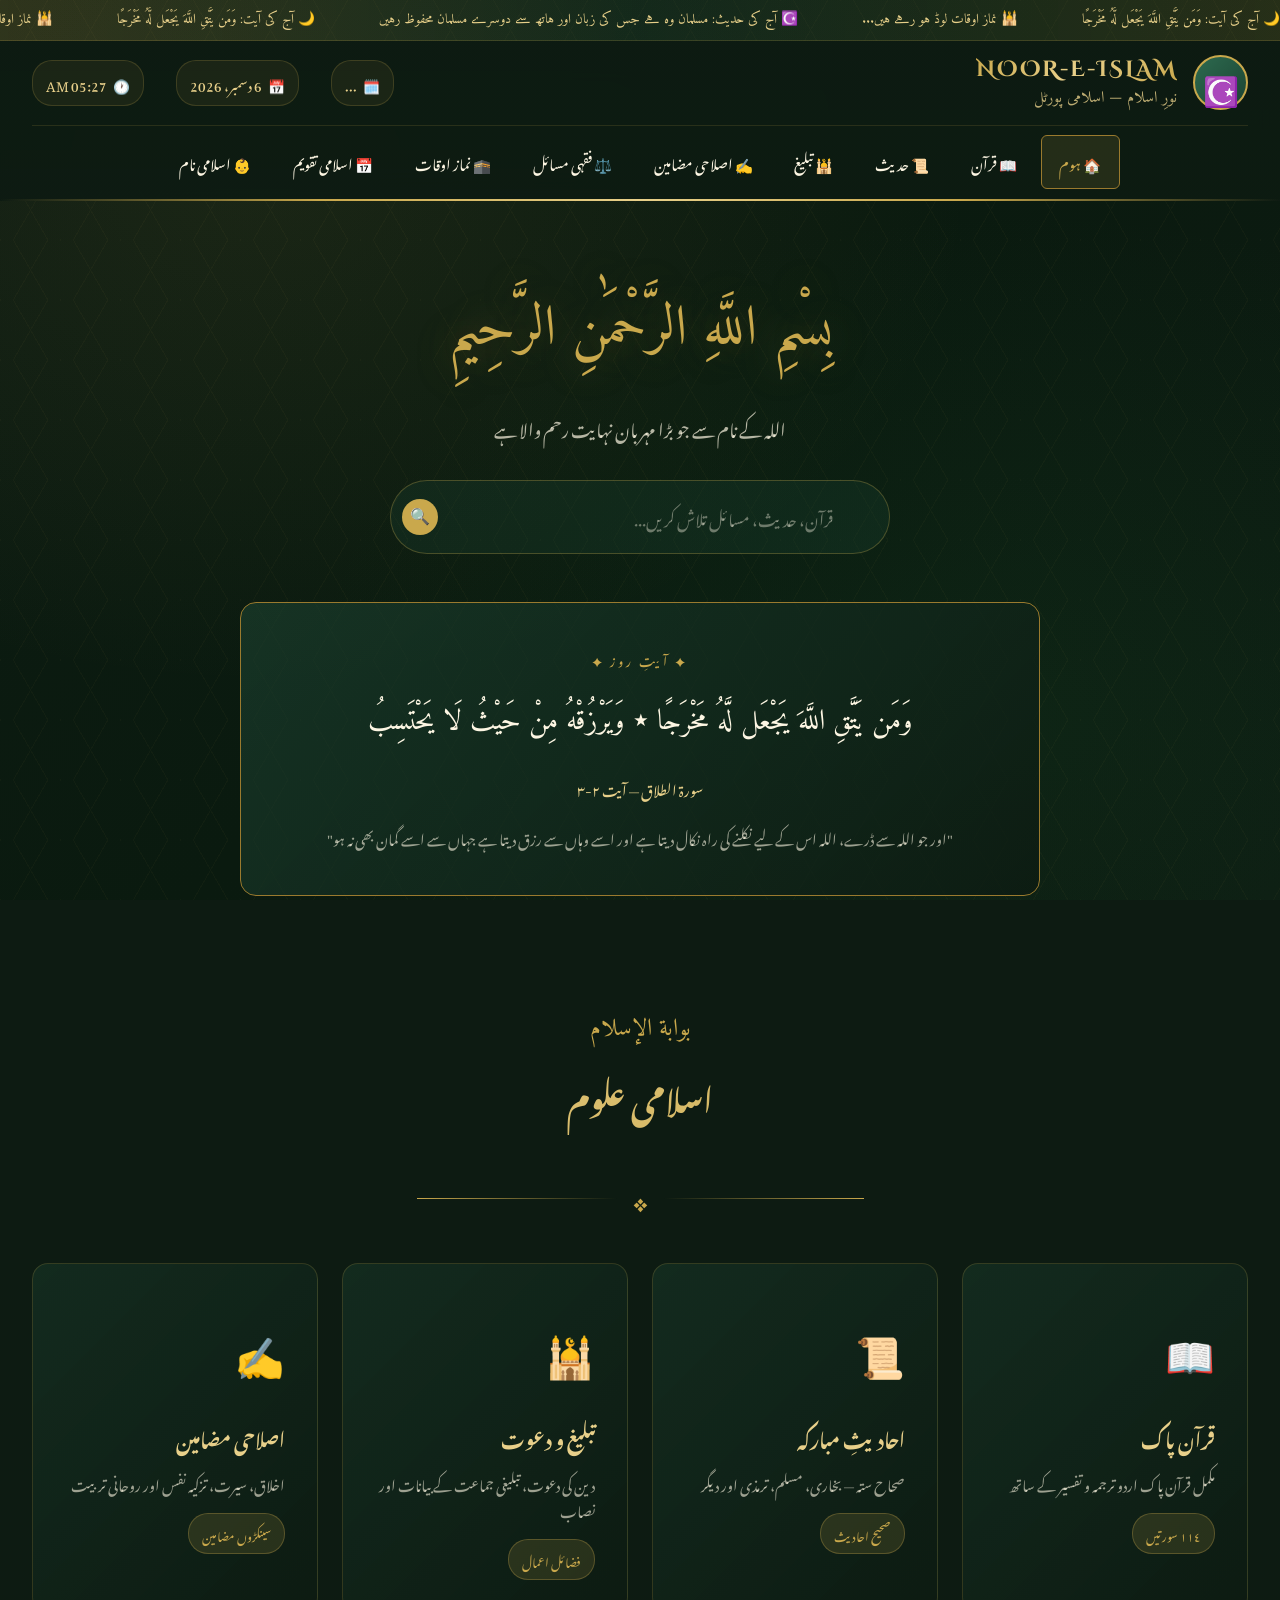
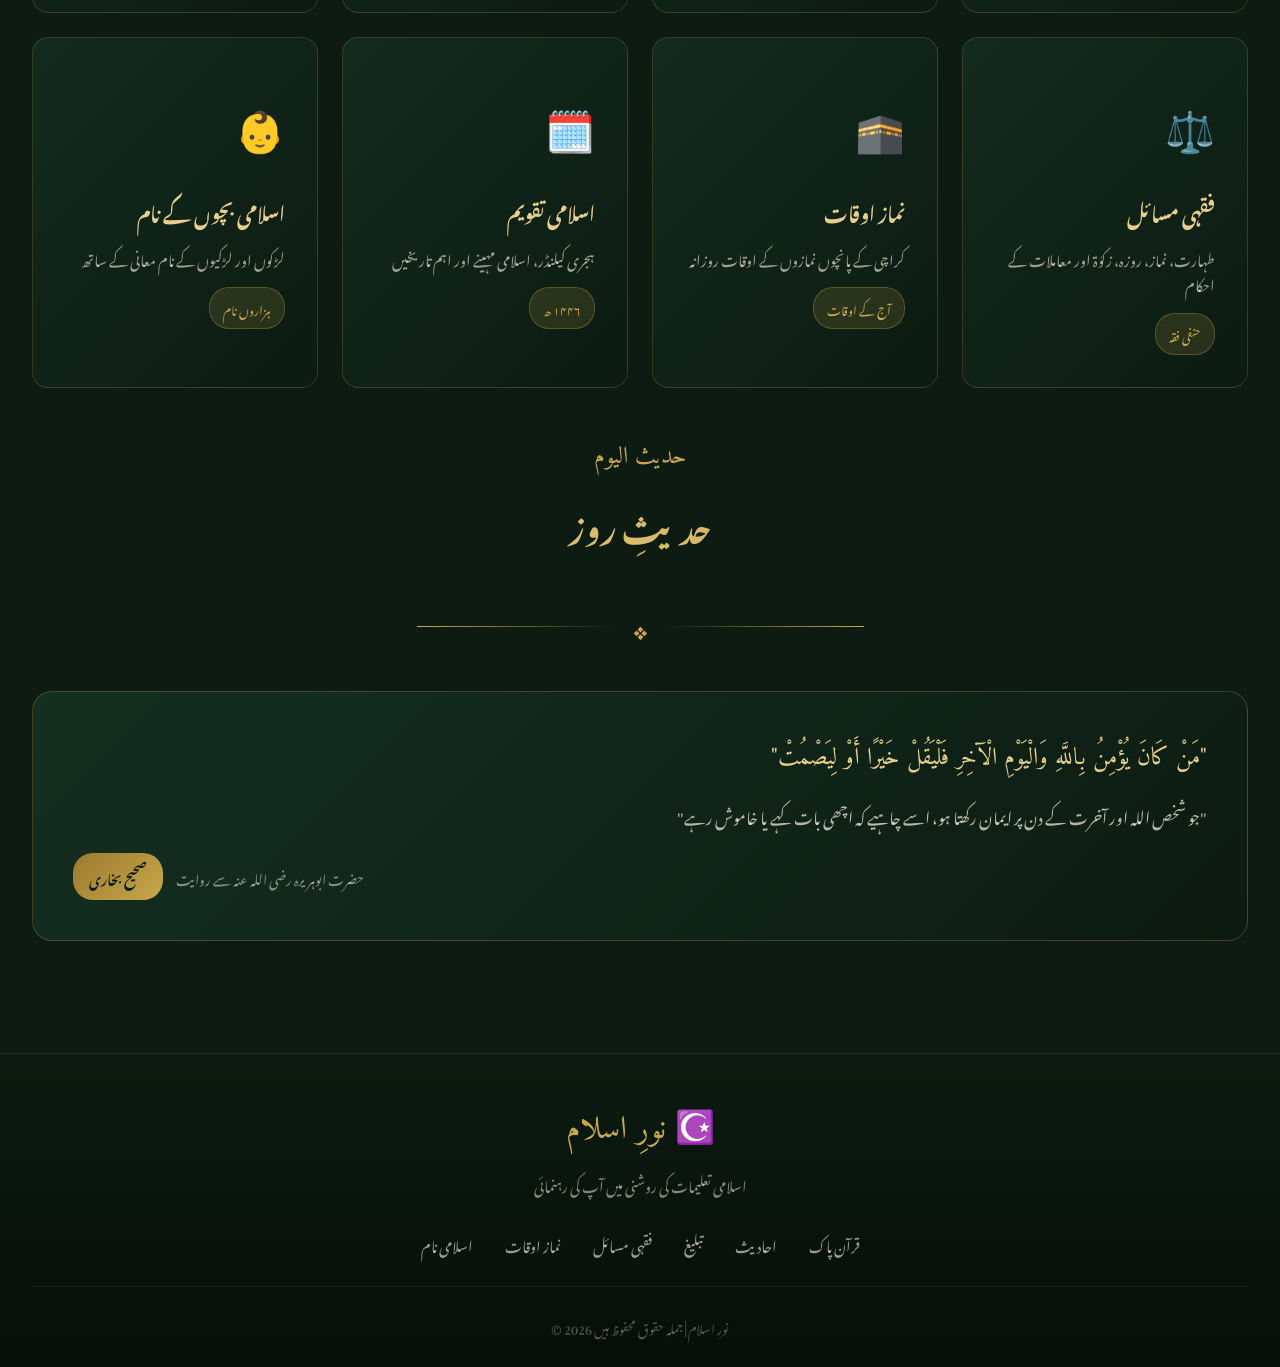
==== commit fa4044f4: "Add files via upload" ====
--- a/index.html
+++ b/index.html
@@ -14,10 +14,10 @@
 <div class="ticker">
   <div class="ticker-inner">
     <span>🌙 آج کی آیت: وَمَن يَتَّقِ اللَّهَ يَجْعَل لَّهُ مَخْرَجًا</span>
-    <span>🕌 فجر: 04:32 | ظہر: 12:18 | عصر: 15:45 | مغرب: 18:52 | عشاء: 20:15</span>
+    <span id="ticker-namaz">🕌 نماز اوقات لوڈ ہو رہے ہیں...</span>
     <span>☪️ آج کی حدیث: مسلمان وہ ہے جس کی زبان اور ہاتھ سے دوسرے مسلمان محفوظ رہیں</span>
     <span>🌙 آج کی آیت: وَمَن يَتَّقِ اللَّهَ يَجْعَل لَّهُ مَخْرَجًا</span>
-    <span>🕌 فجر: 04:32 | ظہر: 12:18 | عصر: 15:45 | مغرب: 18:52 | عشاء: 20:15</span>
+    <span id="ticker-namaz">🕌 نماز اوقات لوڈ ہو رہے ہیں...</span>
     <span>☪️ آج کی حدیث: مسلمان وہ ہے جس کی زبان اور ہاتھ سے دوسرے مسلمان محفوظ رہیں</span>
   </div>
 </div>
@@ -32,7 +32,7 @@
       </div>
     </div>
     <div class="header-info">
-      <div class="info-item">🗓️ <span>۲۷ شوال ۱۴۴۶ھ</span></div>
+      <div class="info-item">🗓️ <span id="hijri-today" class="hijri-today">...</span></div>
       <div class="info-item">📅 <span id="gregorian-today"></span></div>
       <div class="info-item">🕐 <span id="current-time"></span></div>
     </div>
